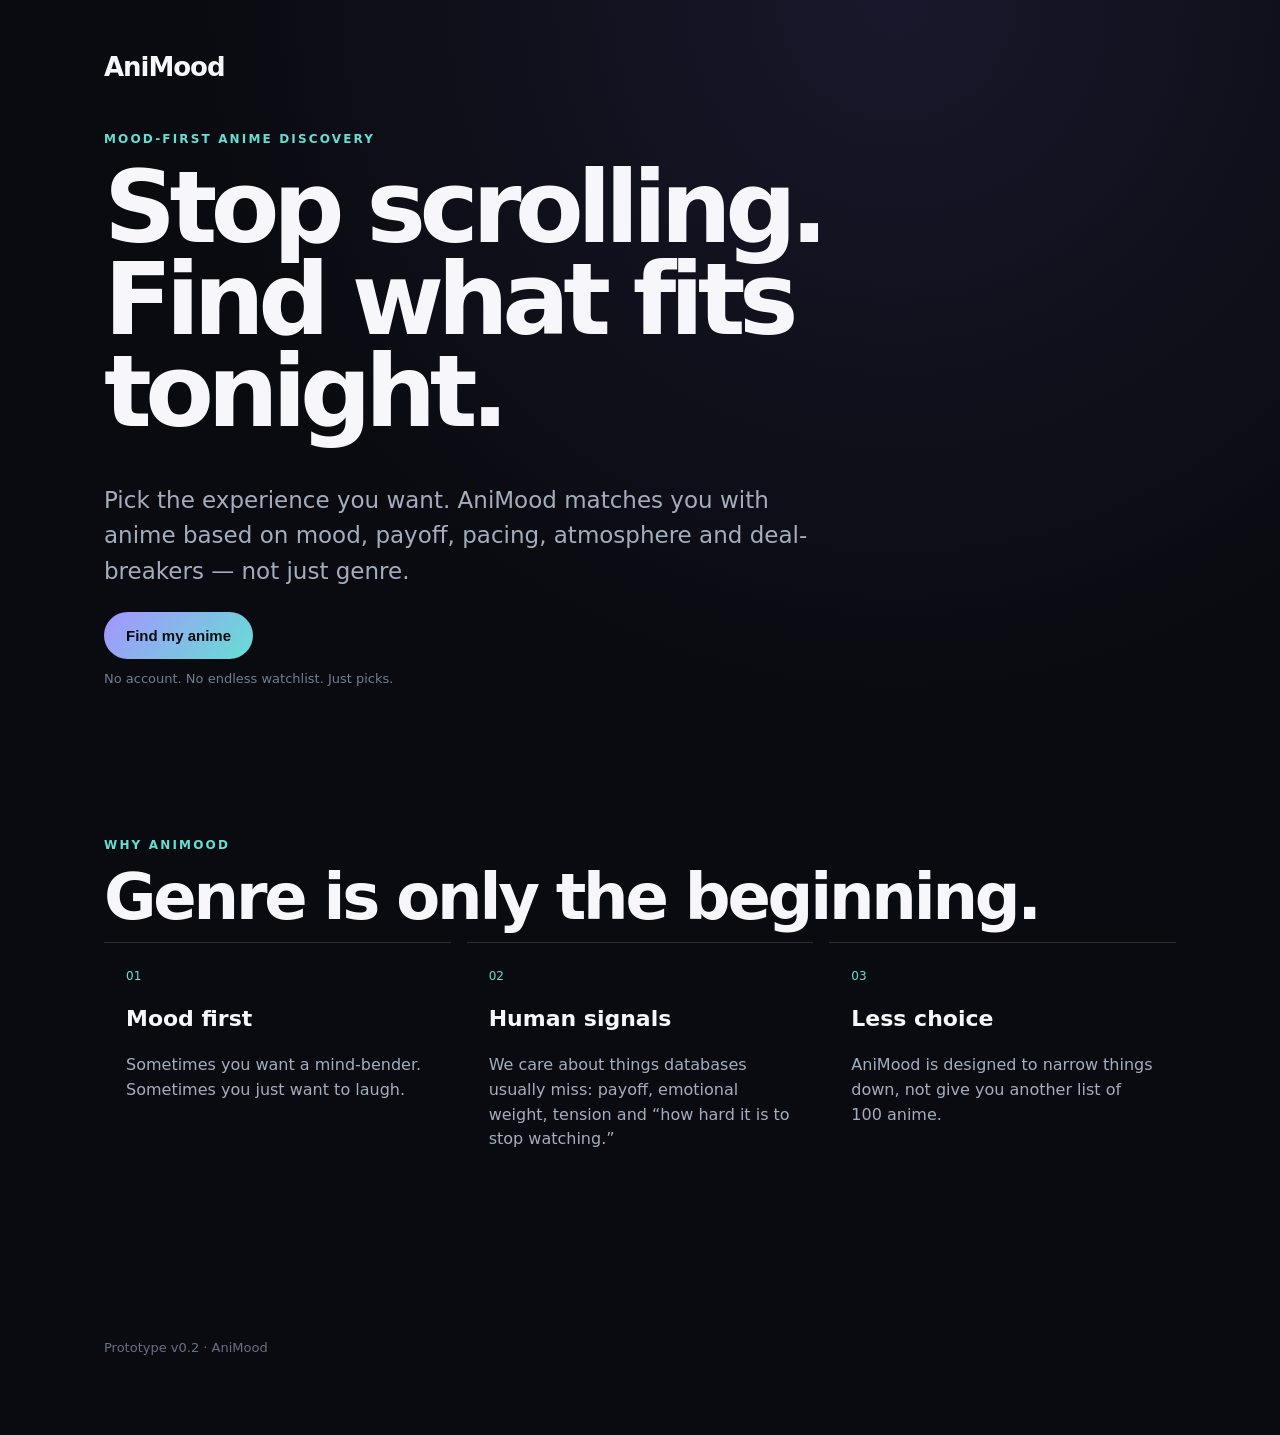
==== index.html @ 2c4027e0 "Add files via upload" ====
<!doctype html>
<html lang="en">
<head>
  <meta charset="utf-8">
  <meta name="viewport" content="width=device-width,initial-scale=1">
  <meta name="description" content="AniMood helps you pick your next anime based on the mood and experience you want tonight.">
  <title>AniMood — Find anime for your mood</title>
  <link rel="stylesheet" href="assets/style.css">
</head>
<body>
  <main class="shell">
    <header class="hero">
      <div class="logo">AniMood</div>
      <div class="eyebrow">MOOD-FIRST ANIME DISCOVERY</div>
      <h1>Stop scrolling.<br>Find what fits tonight.</h1>
      <p class="lead">Pick the experience you want. AniMood matches you with anime based on mood, payoff, pacing, atmosphere and deal-breakers — not just genre.</p>
      <button class="cta" id="startBtn">Find my anime</button>
      <div class="micro">No account. No endless watchlist. Just picks.</div>
    </header>

    <section class="panel hidden" id="quizPanel">
      <div class="progress"><span id="progressBar"></span></div>
      <div id="questionHost"></div>
      <div class="quiz-nav">
        <button class="ghost" id="backBtn">Back</button>
        <button class="cta small" id="nextBtn">Next</button>
      </div>
    </section>

    <section class="hidden" id="resultsPanel">
      <div class="results-head">
        <div>
          <div class="eyebrow">YOUR MOOD MATCHES</div>
          <h2>Watch one of these tonight.</h2>
        </div>
        <button class="ghost" id="restartBtn">Start over</button>
      </div>
      <div class="cards" id="resultsGrid"></div>
      <div class="method">
        <strong>How AniMood works</strong>
        <p>Results are based on hand-tuned experience tags such as emotional weight, payoff, mystery, pace and atmosphere. Match percentages are recommendation-fit scores, not review scores.</p>
      </div>
    </section>

    <section class="why">
      <div class="eyebrow">WHY ANIMOOD</div>
      <h2>Genre is only the beginning.</h2>
      <div class="why-grid">
        <article><span>01</span><h3>Mood first</h3><p>Sometimes you want a mind-bender. Sometimes you just want to laugh.</p></article>
        <article><span>02</span><h3>Human signals</h3><p>We care about things databases usually miss: payoff, emotional weight, tension and “how hard it is to stop watching.”</p></article>
        <article><span>03</span><h3>Less choice</h3><p>AniMood is designed to narrow things down, not give you another list of 100 anime.</p></article>
      </div>
    </section>

    <footer>Prototype v0.2 · AniMood</footer>
  </main>
  <script src="assets/app.js"></script>
</body>
</html>
---- assets/style.css ----
:root{--bg:#090b10;--panel:#11151e;--panel2:#171c27;--line:#282f3d;--text:#f7f7fb;--muted:#a4adbd;--accent:#a594ff;--accent2:#65dfd3;--soft:#d9d4ff}
*{box-sizing:border-box}html{scroll-behavior:smooth}body{margin:0;background:radial-gradient(circle at 70% 0,#19172b 0,#090b10 42%);color:var(--text);font-family:Inter,ui-sans-serif,system-ui,-apple-system,BlinkMacSystemFont,"Segoe UI",sans-serif}.shell{max-width:1120px;margin:auto;padding:0 24px}.hero{min-height:82vh;display:flex;flex-direction:column;justify-content:center;align-items:flex-start}.logo{font-size:26px;font-weight:900;letter-spacing:-.04em;margin-bottom:50px}.eyebrow{font-size:12px;letter-spacing:.18em;color:var(--accent2);font-weight:800}.hero h1{font-size:clamp(50px,8vw,100px);line-height:.92;letter-spacing:-.065em;margin:16px 0 22px;max-width:900px}.lead{font-size:clamp(18px,2vw,23px);line-height:1.55;color:var(--muted);max-width:720px}.cta,.ghost{border:0;border-radius:999px;padding:15px 22px;font-weight:800;font-size:15px;cursor:pointer}.cta{background:linear-gradient(135deg,var(--accent),var(--accent2));color:#090b10}.cta.small{padding:12px 20px}.ghost{background:transparent;color:var(--text);border:1px solid var(--line)}.micro{color:#737d90;font-size:13px;margin-top:12px}.panel{background:rgba(17,21,30,.93);border:1px solid var(--line);border-radius:26px;padding:28px;min-height:460px;box-shadow:0 25px 80px rgba(0,0,0,.25);margin:40px 0 110px}.hidden{display:none}.progress{height:5px;background:#202633;border-radius:99px;overflow:hidden;margin-bottom:35px}.progress span{display:block;height:100%;width:0;background:linear-gradient(90deg,var(--accent),var(--accent2));transition:.25s}.q-kicker{color:var(--muted);font-size:13px}.q-title{font-size:clamp(28px,5vw,52px);letter-spacing:-.04em;margin:10px 0 10px}.q-help{color:var(--muted);margin-bottom:28px}.answers{display:grid;grid-template-columns:repeat(2,minmax(0,1fr));gap:12px}.answer{background:var(--panel2);border:1px solid var(--line);border-radius:17px;padding:18px;cursor:pointer;text-align:left;color:var(--text);font-size:16px;transition:.15s}.answer:hover{transform:translateY(-2px);border-color:#4e5870}.answer.active{border-color:transparent;background:linear-gradient(135deg,#7265de,#3d918b)}.answer small{display:block;color:#c6ccda;margin-top:5px}.quiz-nav{display:flex;justify-content:space-between;align-items:center;margin-top:28px}.results-head{display:flex;justify-content:space-between;gap:20px;align-items:end;margin:110px 0 25px}.results-head h2,.why h2{font-size:clamp(34px,5vw,64px);letter-spacing:-.05em;margin:8px 0}.cards{display:grid;grid-template-columns:repeat(3,1fr);gap:16px}.card{background:linear-gradient(180deg,#151a24,#10141c);border:1px solid var(--line);border-radius:22px;padding:22px;min-height:310px}.rank{color:var(--muted);font-size:13px}.card h3{font-size:25px;margin:12px 0 5px}.score{font-size:42px;font-weight:900;letter-spacing:-.05em;color:var(--accent2)}.reason{color:#c0c7d4;line-height:1.55;margin-top:14px}.tags{display:flex;flex-wrap:wrap;gap:6px;margin-top:18px}.tag{font-size:11px;padding:6px 9px;border:1px solid #343d4e;border-radius:99px;color:#d7dce6}.method{margin:30px 0 100px;padding:20px 0;border-top:1px solid var(--line);color:var(--muted);line-height:1.6}.why{padding:100px 0}.why-grid{display:grid;grid-template-columns:repeat(3,1fr);gap:16px}.why article{padding:22px;border-top:1px solid var(--line)}.why article span{font-size:12px;color:var(--accent2)}.why article h3{font-size:22px}.why article p{color:var(--muted);line-height:1.55}footer{padding:50px 0 80px;color:#657083;font-size:13px}
@media(max-width:760px){.hero{min-height:72vh}.logo{margin-bottom:35px}.answers{grid-template-columns:1fr}.cards,.why-grid{grid-template-columns:1fr}.results-head{align-items:flex-start;flex-direction:column}.panel{padding:20px}}
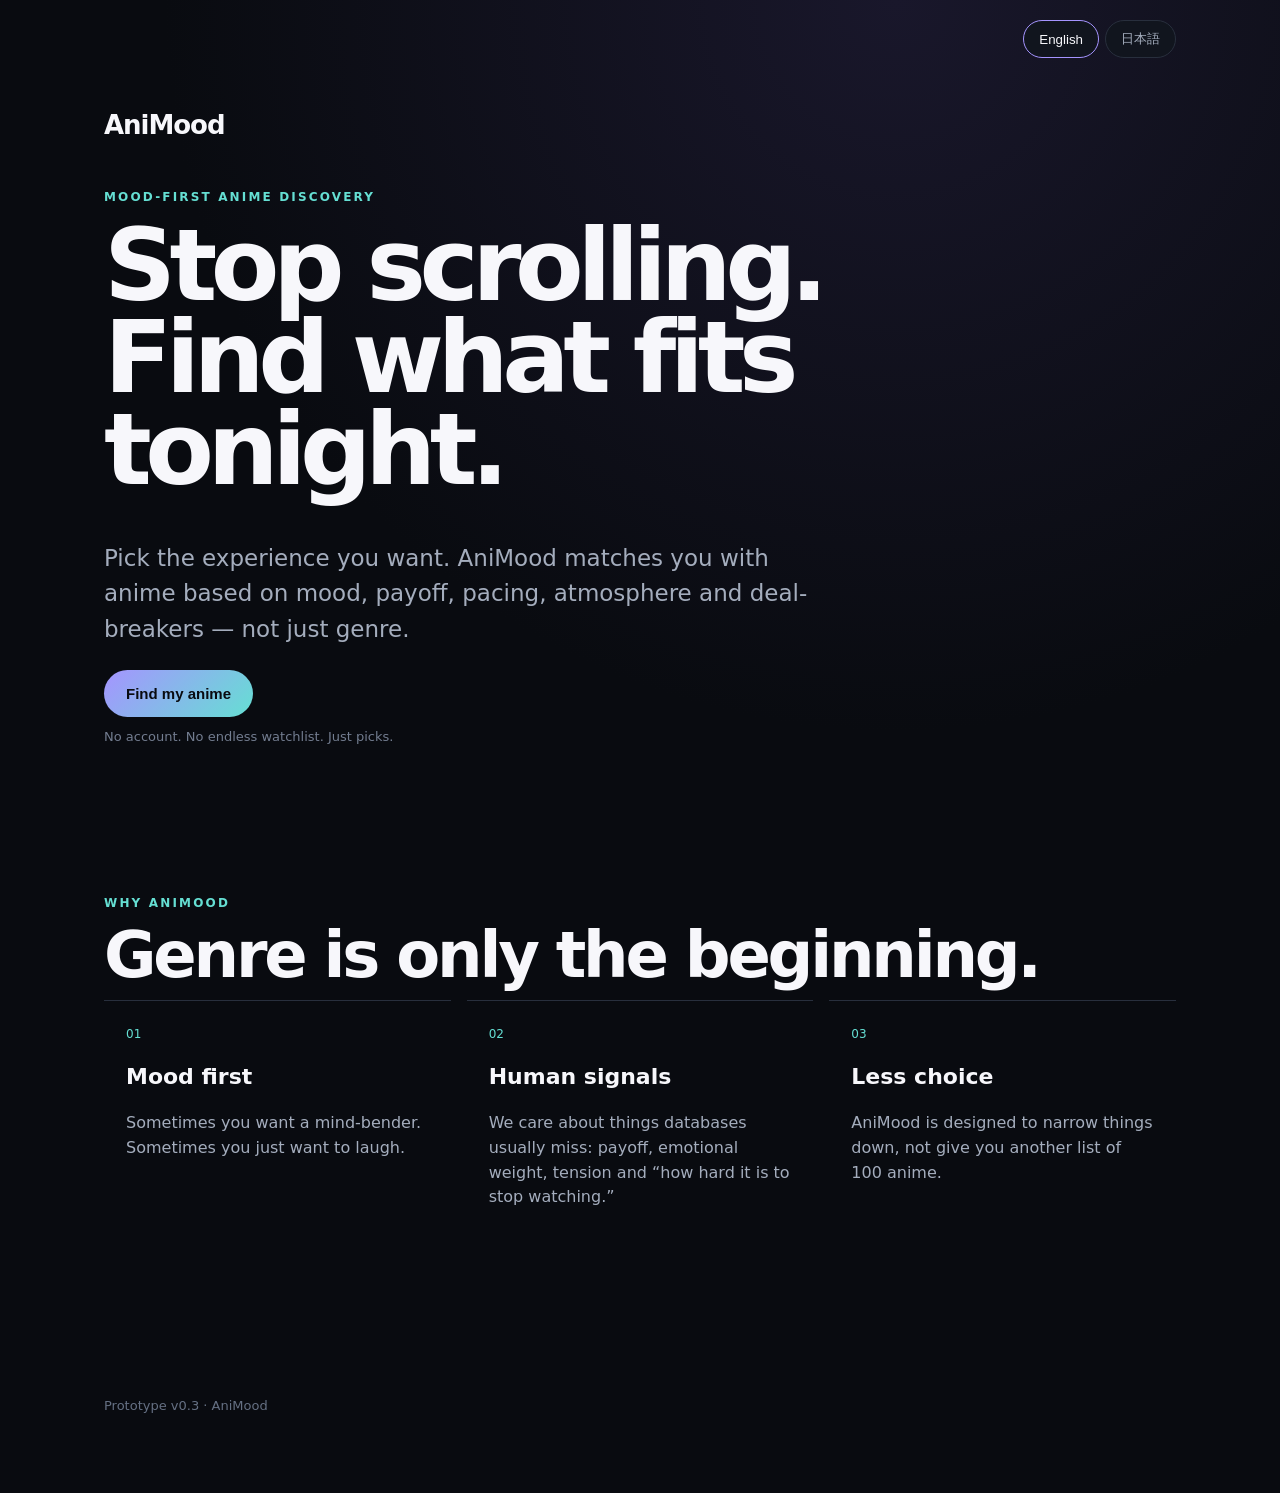
==== commit 5c5affd7: "Add English and Japanese language switcher" ====
--- a/index.html
+++ b/index.html
@@ -1,59 +1,60 @@
-<!doctype html>
-<html lang="en">
-<head>
-  <meta charset="utf-8">
-  <meta name="viewport" content="width=device-width,initial-scale=1">
-  <meta name="description" content="AniMood helps you pick your next anime based on the mood and experience you want tonight.">
-  <title>AniMood — Find anime for your mood</title>
-  <link rel="stylesheet" href="assets/style.css">
-</head>
-<body>
-  <main class="shell">
-    <header class="hero">
-      <div class="logo">AniMood</div>
-      <div class="eyebrow">MOOD-FIRST ANIME DISCOVERY</div>
-      <h1>Stop scrolling.<br>Find what fits tonight.</h1>
-      <p class="lead">Pick the experience you want. AniMood matches you with anime based on mood, payoff, pacing, atmosphere and deal-breakers — not just genre.</p>
-      <button class="cta" id="startBtn">Find my anime</button>
-      <div class="micro">No account. No endless watchlist. Just picks.</div>
-    </header>
-
-    <section class="panel hidden" id="quizPanel">
-      <div class="progress"><span id="progressBar"></span></div>
-      <div id="questionHost"></div>
-      <div class="quiz-nav">
-        <button class="ghost" id="backBtn">Back</button>
-        <button class="cta small" id="nextBtn">Next</button>
-      </div>
-    </section>
-
-    <section class="hidden" id="resultsPanel">
-      <div class="results-head">
-        <div>
-          <div class="eyebrow">YOUR MOOD MATCHES</div>
-          <h2>Watch one of these tonight.</h2>
-        </div>
-        <button class="ghost" id="restartBtn">Start over</button>
-      </div>
-      <div class="cards" id="resultsGrid"></div>
-      <div class="method">
-        <strong>How AniMood works</strong>
-        <p>Results are based on hand-tuned experience tags such as emotional weight, payoff, mystery, pace and atmosphere. Match percentages are recommendation-fit scores, not review scores.</p>
-      </div>
-    </section>
-
-    <section class="why">
-      <div class="eyebrow">WHY ANIMOOD</div>
-      <h2>Genre is only the beginning.</h2>
-      <div class="why-grid">
-        <article><span>01</span><h3>Mood first</h3><p>Sometimes you want a mind-bender. Sometimes you just want to laugh.</p></article>
-        <article><span>02</span><h3>Human signals</h3><p>We care about things databases usually miss: payoff, emotional weight, tension and “how hard it is to stop watching.”</p></article>
-        <article><span>03</span><h3>Less choice</h3><p>AniMood is designed to narrow things down, not give you another list of 100 anime.</p></article>
-      </div>
-    </section>
-
-    <footer>Prototype v0.2 · AniMood</footer>
-  </main>
-  <script src="assets/app.js"></script>
-</body>
-</html>
+<!doctype html>
+<html lang="en">
+<head>
+  <meta charset="utf-8">
+  <meta name="viewport" content="width=device-width,initial-scale=1">
+  <meta name="description" content="AniMood helps you pick your next anime based on the mood and experience you want tonight.">
+  <title>AniMood — Find anime for your mood</title>
+  <link rel="stylesheet" href="assets/style.css">
+</head>
+<body>
+  <main class="shell">
+    <nav class="language-switch" aria-label="Language / 言語"><button type="button" data-language="en" lang="en">English</button><button type="button" data-language="ja" lang="ja">日本語</button></nav>
+    <header class="hero">
+      <div class="logo">AniMood</div>
+      <div class="eyebrow">MOOD-FIRST ANIME DISCOVERY</div>
+      <h1>Stop scrolling.<br>Find what fits tonight.</h1>
+      <p class="lead">Pick the experience you want. AniMood matches you with anime based on mood, payoff, pacing, atmosphere and deal-breakers — not just genre.</p>
+      <button class="cta" id="startBtn">Find my anime</button>
+      <div class="micro">No account. No endless watchlist. Just picks.</div>
+    </header>
+
+    <section class="panel hidden" id="quizPanel">
+      <div class="progress"><span id="progressBar"></span></div>
+      <div id="questionHost"></div>
+      <div class="quiz-nav">
+        <button class="ghost" id="backBtn">Back</button>
+        <button class="cta small" id="nextBtn">Next</button>
+      </div>
+    </section>
+
+    <section class="hidden" id="resultsPanel">
+      <div class="results-head">
+        <div>
+          <div class="eyebrow">YOUR MOOD MATCHES</div>
+          <h2>Watch one of these tonight.</h2>
+        </div>
+        <button class="ghost" id="restartBtn">Start over</button>
+      </div>
+      <div class="cards" id="resultsGrid"></div>
+      <div class="method">
+        <strong>How AniMood works</strong>
+        <p>Results are based on hand-tuned experience tags such as emotional weight, payoff, mystery, pace and atmosphere. Match percentages are recommendation-fit scores, not review scores.</p>
+      </div>
+    </section>
+
+    <section class="why">
+      <div class="eyebrow">WHY ANIMOOD</div>
+      <h2>Genre is only the beginning.</h2>
+      <div class="why-grid">
+        <article><span>01</span><h3>Mood first</h3><p>Sometimes you want a mind-bender. Sometimes you just want to laugh.</p></article>
+        <article><span>02</span><h3>Human signals</h3><p>We care about things databases usually miss: payoff, emotional weight, tension and “how hard it is to stop watching.”</p></article>
+        <article><span>03</span><h3>Less choice</h3><p>AniMood is designed to narrow things down, not give you another list of 100 anime.</p></article>
+      </div>
+    </section>
+
+    <footer>Prototype v0.3 · AniMood</footer>
+  </main>
+  <script src="assets/app.js"></script>
+</body>
+</html>
--- a/assets/style.css
+++ b/assets/style.css
@@ -1,4 +1,6 @@
-
-:root{--bg:#090b10;--panel:#11151e;--panel2:#171c27;--line:#282f3d;--text:#f7f7fb;--muted:#a4adbd;--accent:#a594ff;--accent2:#65dfd3;--soft:#d9d4ff}
-*{box-sizing:border-box}html{scroll-behavior:smooth}body{margin:0;background:radial-gradient(circle at 70% 0,#19172b 0,#090b10 42%);color:var(--text);font-family:Inter,ui-sans-serif,system-ui,-apple-system,BlinkMacSystemFont,"Segoe UI",sans-serif}.shell{max-width:1120px;margin:auto;padding:0 24px}.hero{min-height:82vh;display:flex;flex-direction:column;justify-content:center;align-items:flex-start}.logo{font-size:26px;font-weight:900;letter-spacing:-.04em;margin-bottom:50px}.eyebrow{font-size:12px;letter-spacing:.18em;color:var(--accent2);font-weight:800}.hero h1{font-size:clamp(50px,8vw,100px);line-height:.92;letter-spacing:-.065em;margin:16px 0 22px;max-width:900px}.lead{font-size:clamp(18px,2vw,23px);line-height:1.55;color:var(--muted);max-width:720px}.cta,.ghost{border:0;border-radius:999px;padding:15px 22px;font-weight:800;font-size:15px;cursor:pointer}.cta{background:linear-gradient(135deg,var(--accent),var(--accent2));color:#090b10}.cta.small{padding:12px 20px}.ghost{background:transparent;color:var(--text);border:1px solid var(--line)}.micro{color:#737d90;font-size:13px;margin-top:12px}.panel{background:rgba(17,21,30,.93);border:1px solid var(--line);border-radius:26px;padding:28px;min-height:460px;box-shadow:0 25px 80px rgba(0,0,0,.25);margin:40px 0 110px}.hidden{display:none}.progress{height:5px;background:#202633;border-radius:99px;overflow:hidden;margin-bottom:35px}.progress span{display:block;height:100%;width:0;background:linear-gradient(90deg,var(--accent),var(--accent2));transition:.25s}.q-kicker{color:var(--muted);font-size:13px}.q-title{font-size:clamp(28px,5vw,52px);letter-spacing:-.04em;margin:10px 0 10px}.q-help{color:var(--muted);margin-bottom:28px}.answers{display:grid;grid-template-columns:repeat(2,minmax(0,1fr));gap:12px}.answer{background:var(--panel2);border:1px solid var(--line);border-radius:17px;padding:18px;cursor:pointer;text-align:left;color:var(--text);font-size:16px;transition:.15s}.answer:hover{transform:translateY(-2px);border-color:#4e5870}.answer.active{border-color:transparent;background:linear-gradient(135deg,#7265de,#3d918b)}.answer small{display:block;color:#c6ccda;margin-top:5px}.quiz-nav{display:flex;justify-content:space-between;align-items:center;margin-top:28px}.results-head{display:flex;justify-content:space-between;gap:20px;align-items:end;margin:110px 0 25px}.results-head h2,.why h2{font-size:clamp(34px,5vw,64px);letter-spacing:-.05em;margin:8px 0}.cards{display:grid;grid-template-columns:repeat(3,1fr);gap:16px}.card{background:linear-gradient(180deg,#151a24,#10141c);border:1px solid var(--line);border-radius:22px;padding:22px;min-height:310px}.rank{color:var(--muted);font-size:13px}.card h3{font-size:25px;margin:12px 0 5px}.score{font-size:42px;font-weight:900;letter-spacing:-.05em;color:var(--accent2)}.reason{color:#c0c7d4;line-height:1.55;margin-top:14px}.tags{display:flex;flex-wrap:wrap;gap:6px;margin-top:18px}.tag{font-size:11px;padding:6px 9px;border:1px solid #343d4e;border-radius:99px;color:#d7dce6}.method{margin:30px 0 100px;padding:20px 0;border-top:1px solid var(--line);color:var(--muted);line-height:1.6}.why{padding:100px 0}.why-grid{display:grid;grid-template-columns:repeat(3,1fr);gap:16px}.why article{padding:22px;border-top:1px solid var(--line)}.why article span{font-size:12px;color:var(--accent2)}.why article h3{font-size:22px}.why article p{color:var(--muted);line-height:1.55}footer{padding:50px 0 80px;color:#657083;font-size:13px}
-@media(max-width:760px){.hero{min-height:72vh}.logo{margin-bottom:35px}.answers{grid-template-columns:1fr}.cards,.why-grid{grid-template-columns:1fr}.results-head{align-items:flex-start;flex-direction:column}.panel{padding:20px}}
+
+:root{--bg:#090b10;--panel:#11151e;--panel2:#171c27;--line:#282f3d;--text:#f7f7fb;--muted:#a4adbd;--accent:#a594ff;--accent2:#65dfd3;--soft:#d9d4ff}
+*{box-sizing:border-box}html{scroll-behavior:smooth}body{margin:0;background:radial-gradient(circle at 70% 0,#19172b 0,#090b10 42%);color:var(--text);font-family:Inter,ui-sans-serif,system-ui,-apple-system,BlinkMacSystemFont,"Segoe UI",sans-serif}.shell{max-width:1120px;margin:auto;padding:0 24px}.hero{min-height:82vh;display:flex;flex-direction:column;justify-content:center;align-items:flex-start}.logo{font-size:26px;font-weight:900;letter-spacing:-.04em;margin-bottom:50px}.eyebrow{font-size:12px;letter-spacing:.18em;color:var(--accent2);font-weight:800}.hero h1{font-size:clamp(50px,8vw,100px);line-height:.92;letter-spacing:-.065em;margin:16px 0 22px;max-width:900px}.lead{font-size:clamp(18px,2vw,23px);line-height:1.55;color:var(--muted);max-width:720px}.cta,.ghost{border:0;border-radius:999px;padding:15px 22px;font-weight:800;font-size:15px;cursor:pointer}.cta{background:linear-gradient(135deg,var(--accent),var(--accent2));color:#090b10}.cta.small{padding:12px 20px}.ghost{background:transparent;color:var(--text);border:1px solid var(--line)}.micro{color:#737d90;font-size:13px;margin-top:12px}.panel{background:rgba(17,21,30,.93);border:1px solid var(--line);border-radius:26px;padding:28px;min-height:460px;box-shadow:0 25px 80px rgba(0,0,0,.25);margin:40px 0 110px}.hidden{display:none}.progress{height:5px;background:#202633;border-radius:99px;overflow:hidden;margin-bottom:35px}.progress span{display:block;height:100%;width:0;background:linear-gradient(90deg,var(--accent),var(--accent2));transition:.25s}.q-kicker{color:var(--muted);font-size:13px}.q-title{font-size:clamp(28px,5vw,52px);letter-spacing:-.04em;margin:10px 0 10px}.q-help{color:var(--muted);margin-bottom:28px}.answers{display:grid;grid-template-columns:repeat(2,minmax(0,1fr));gap:12px}.answer{background:var(--panel2);border:1px solid var(--line);border-radius:17px;padding:18px;cursor:pointer;text-align:left;color:var(--text);font-size:16px;transition:.15s}.answer:hover{transform:translateY(-2px);border-color:#4e5870}.answer.active{border-color:transparent;background:linear-gradient(135deg,#7265de,#3d918b)}.answer small{display:block;color:#c6ccda;margin-top:5px}.quiz-nav{display:flex;justify-content:space-between;align-items:center;margin-top:28px}.results-head{display:flex;justify-content:space-between;gap:20px;align-items:end;margin:110px 0 25px}.results-head h2,.why h2{font-size:clamp(34px,5vw,64px);letter-spacing:-.05em;margin:8px 0}.cards{display:grid;grid-template-columns:repeat(3,1fr);gap:16px}.card{background:linear-gradient(180deg,#151a24,#10141c);border:1px solid var(--line);border-radius:22px;padding:22px;min-height:310px}.rank{color:var(--muted);font-size:13px}.card h3{font-size:25px;margin:12px 0 5px}.score{font-size:42px;font-weight:900;letter-spacing:-.05em;color:var(--accent2)}.reason{color:#c0c7d4;line-height:1.55;margin-top:14px}.tags{display:flex;flex-wrap:wrap;gap:6px;margin-top:18px}.tag{font-size:11px;padding:6px 9px;border:1px solid #343d4e;border-radius:99px;color:#d7dce6}.method{margin:30px 0 100px;padding:20px 0;border-top:1px solid var(--line);color:var(--muted);line-height:1.6}.why{padding:100px 0}.why-grid{display:grid;grid-template-columns:repeat(3,1fr);gap:16px}.why article{padding:22px;border-top:1px solid var(--line)}.why article span{font-size:12px;color:var(--accent2)}.why article h3{font-size:22px}.why article p{color:var(--muted);line-height:1.55}footer{padding:50px 0 80px;color:#657083;font-size:13px}
+@media(max-width:760px){.hero{min-height:72vh}.logo{margin-bottom:35px}.answers{grid-template-columns:1fr}.cards,.why-grid{grid-template-columns:1fr}.results-head{align-items:flex-start;flex-direction:column}.panel{padding:20px}}
+
+.language-switch{display:flex;justify-content:flex-end;gap:6px;padding-top:20px}.language-switch button{border:1px solid var(--line);border-radius:999px;padding:9px 15px;background:var(--panel);color:var(--muted);cursor:pointer}.language-switch button[aria-pressed="true"]{color:var(--text);border-color:var(--accent)}button:focus-visible{outline:3px solid var(--accent2);outline-offset:4px}html[lang="ja"] .hero h1{font-size:clamp(40px,7vw,84px);line-height:1.3;letter-spacing:-.035em}html[lang="ja"] .q-title{line-height:1.4}html[lang="ja"] .hero{padding:35px 0}html[lang="ja"] .lead{line-height:1.8}
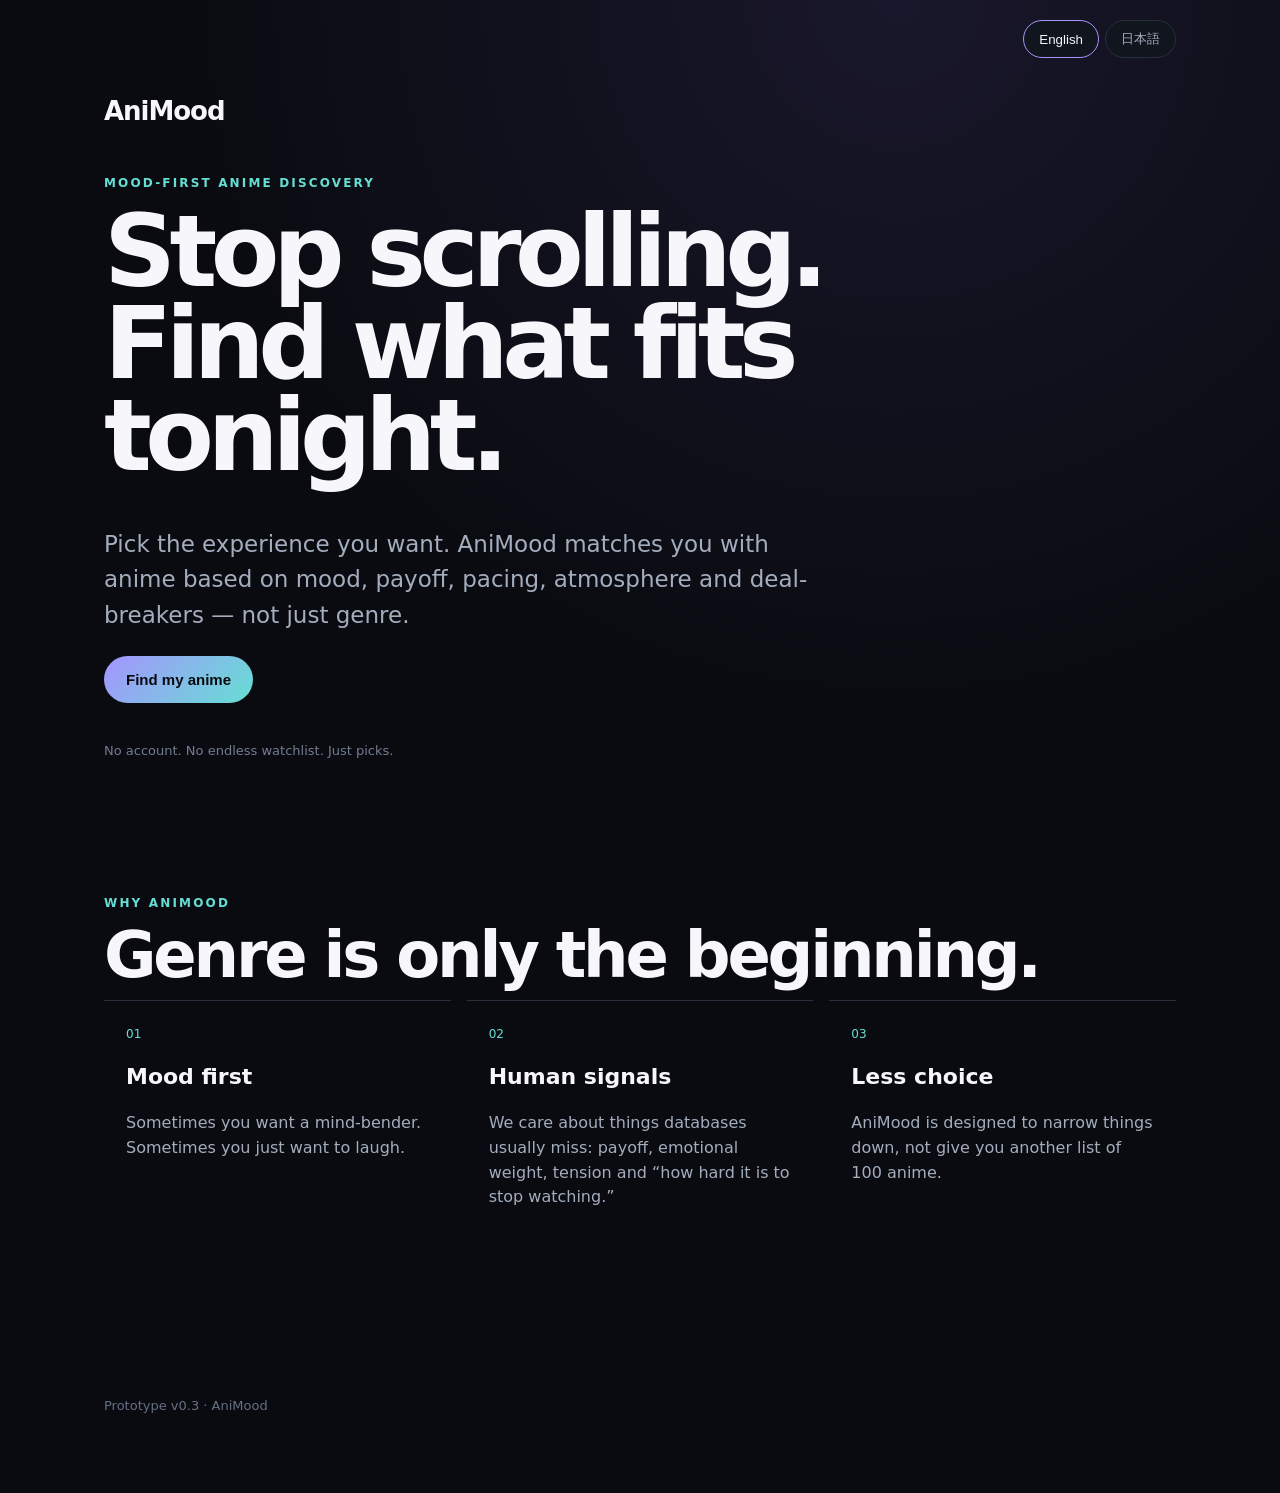
==== commit 6d21288c: "Load canonical recommendation engine" ====
--- a/index.html
+++ b/index.html
@@ -39,7 +39,7 @@
       <div class="cards" id="resultsGrid"></div>
       <div class="method">
         <strong>How AniMood works</strong>
-        <p>Results are based on hand-tuned experience tags such as emotional weight, payoff, mystery, pace and atmosphere. Match percentages are recommendation-fit scores, not review scores.</p>
+        <p>Results are based on hand-tuned experience tags such as emotional weight, payoff, mystery, pace and atmosphere. We use approved records and leave unknown dimensions out of scoring.</p>
       </div>
     </section>
 
@@ -55,6 +55,7 @@
 
     <footer>Prototype v0.3 · AniMood</footer>
   </main>
+  <script src="assets/engine.js"></script>
   <script src="assets/app.js"></script>
 </body>
 </html>
--- a/assets/style.css
+++ b/assets/style.css
@@ -4,3 +4,5 @@
 @media(max-width:760px){.hero{min-height:72vh}.logo{margin-bottom:35px}.answers{grid-template-columns:1fr}.cards,.why-grid{grid-template-columns:1fr}.results-head{align-items:flex-start;flex-direction:column}.panel{padding:20px}}
 
 .language-switch{display:flex;justify-content:flex-end;gap:6px;padding-top:20px}.language-switch button{border:1px solid var(--line);border-radius:999px;padding:9px 15px;background:var(--panel);color:var(--muted);cursor:pointer}.language-switch button[aria-pressed="true"]{color:var(--text);border-color:var(--accent)}button:focus-visible{outline:3px solid var(--accent2);outline-offset:4px}html[lang="ja"] .hero h1{font-size:clamp(40px,7vw,84px);line-height:1.3;letter-spacing:-.035em}html[lang="ja"] .q-title{line-height:1.4}html[lang="ja"] .hero{padding:35px 0}html[lang="ja"] .lead{line-height:1.8}
+
+.data-notice,.match-note,.empty-result{color:var(--muted);font-size:14px;line-height:1.6}.match-note{border-left:2px solid var(--accent);padding-left:10px}button:disabled{opacity:.6;cursor:wait}.card{overflow-wrap:anywhere}
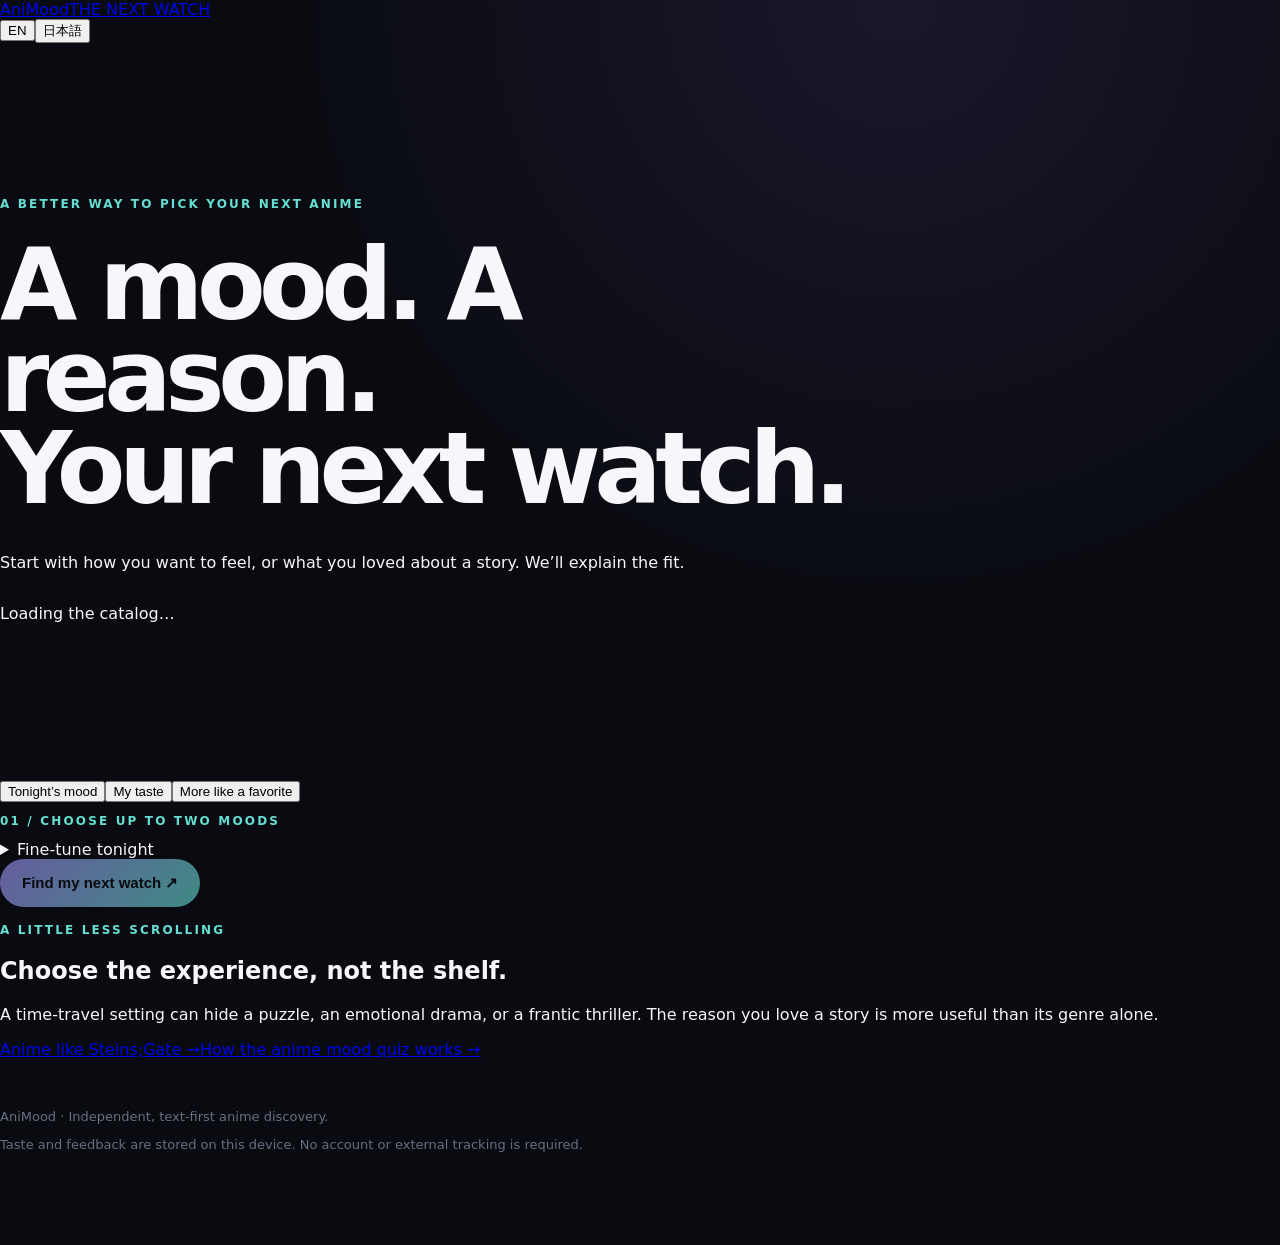
==== commit 3083753b: "Integrate final handoff rules and discovery interface" ====
--- a/index.html
+++ b/index.html
@@ -1,61 +1,13 @@
 <!doctype html>
-<html lang="en">
-<head>
-  <meta charset="utf-8">
-  <meta name="viewport" content="width=device-width,initial-scale=1">
-  <meta name="description" content="AniMood helps you pick your next anime based on the mood and experience you want tonight.">
-  <title>AniMood — Find anime for your mood</title>
-  <link rel="stylesheet" href="assets/style.css">
-</head>
-<body>
-  <main class="shell">
-    <nav class="language-switch" aria-label="Language / 言語"><button type="button" data-language="en" lang="en">English</button><button type="button" data-language="ja" lang="ja">日本語</button></nav>
-    <header class="hero">
-      <div class="logo">AniMood</div>
-      <div class="eyebrow">MOOD-FIRST ANIME DISCOVERY</div>
-      <h1>Stop scrolling.<br>Find what fits tonight.</h1>
-      <p class="lead">Pick the experience you want. AniMood matches you with anime based on mood, payoff, pacing, atmosphere and deal-breakers — not just genre.</p>
-      <button class="cta" id="startBtn">Find my anime</button>
-      <div class="micro">No account. No endless watchlist. Just picks.</div>
-    </header>
-
-    <section class="panel hidden" id="quizPanel">
-      <div class="progress"><span id="progressBar"></span></div>
-      <div id="questionHost"></div>
-      <div class="quiz-nav">
-        <button class="ghost" id="backBtn">Back</button>
-        <button class="cta small" id="nextBtn">Next</button>
-      </div>
-    </section>
-
-    <section class="hidden" id="resultsPanel">
-      <div class="results-head">
-        <div>
-          <div class="eyebrow">YOUR MOOD MATCHES</div>
-          <h2>Watch one of these tonight.</h2>
-        </div>
-        <button class="ghost" id="restartBtn">Start over</button>
-      </div>
-      <div class="cards" id="resultsGrid"></div>
-      <div class="method">
-        <strong>How AniMood works</strong>
-        <p>Results are based on hand-tuned experience tags such as emotional weight, payoff, mystery, pace and atmosphere. We use approved records and leave unknown dimensions out of scoring.</p>
-      </div>
-    </section>
-
-    <section class="why">
-      <div class="eyebrow">WHY ANIMOOD</div>
-      <h2>Genre is only the beginning.</h2>
-      <div class="why-grid">
-        <article><span>01</span><h3>Mood first</h3><p>Sometimes you want a mind-bender. Sometimes you just want to laugh.</p></article>
-        <article><span>02</span><h3>Human signals</h3><p>We care about things databases usually miss: payoff, emotional weight, tension and “how hard it is to stop watching.”</p></article>
-        <article><span>03</span><h3>Less choice</h3><p>AniMood is designed to narrow things down, not give you another list of 100 anime.</p></article>
-      </div>
-    </section>
-
-    <footer>Prototype v0.3 · AniMood</footer>
-  </main>
-  <script src="assets/engine.js"></script>
-  <script src="assets/app.js"></script>
-</body>
-</html>
+<html lang="en"><head><meta charset="utf-8"><meta name="viewport" content="width=device-width,initial-scale=1"><title>AniMood — What should I watch tonight?</title><meta name="description" content="Choose an anime by the mood and story experience you want. Explore a 368-title catalog with clear reasons and content notes."><link rel="canonical" href="https://animood.pages.dev/"><link rel="stylesheet" href="/assets/style.css"></head>
+<body><main><header class="nav"><a class="brand" href="/">AniMood<span>THE NEXT WATCH</span></a><nav class="languages" aria-label="Language"><button data-lang="en">EN</button><button data-lang="ja">日本語</button></nav></header>
+<section class="hero"><p class="eyebrow" data-i="eyebrow">A BETTER WAY TO PICK YOUR NEXT ANIME</p><h1 data-i="headline">A mood. A reason.<br>Your next watch.</h1><p class="sub" data-i="intro">Start with how you want to feel, or what you loved about a story. We’ll explain the fit.</p><p class="catalog" id="catalog" role="status">Loading the catalog…</p></section>
+<nav class="routes" aria-label="Discovery route"><button data-mode="mood" data-i="modeMood">Tonight’s mood</button><button data-mode="taste" data-i="modeTaste">My taste</button><button data-mode="like" data-i="modeLike">More like a favorite</button></nav>
+<section id="picker" class="picker" aria-label="Find your next anime"><div id="moodPanel"><p class="eyebrow" data-i="moodLabel">01 / CHOOSE UP TO TWO MOODS</p><div id="moods" class="chips"></div></div>
+<div id="tastePanel" hidden><p class="eyebrow" data-i="tasteLabel">WHAT KEEPS YOU WATCHING? PICK UP TO THREE.</p><p data-i="tasteHelp" class="hint">Your choices stay on this device. No account needed.</p><div id="tastes" class="chips"></div><button class="text-button" id="clearTaste" data-i="clearTaste">Clear saved taste</button></div>
+<div id="likePanel" hidden><label for="favorite" data-i="favoriteLabel">Start with a story you loved</label><select id="favorite"></select><p class="like-question" id="likeQuestion"></p><div id="reasons" class="chips"></div></div>
+<details id="preferences"><summary data-i="preferences">Fine-tune tonight</summary><div class="control-grid"><div><label for="pace" data-i="pace">Pacing</label><select id="pace"><option value="any" data-i="paceAny">Any pace</option><option value="fast" data-i="paceFast">Keep it moving</option><option value="slow" data-i="paceSlow">Let it build</option></select></div><label class="check"><input type="checkbox" id="shortOnly"><span data-i="shortOnly">Up to 12 episodes (known lengths only)</span></label></div><p class="eyebrow" data-i="avoid">LEAVE THESE OUT</p><div id="filters" class="chips"></div><p class="hint" data-i="filterHint">Filters use recorded tags. Missing flags don’t guarantee content is absent. Finished-only checks require known status.</p></details>
+<button id="go" class="cta" disabled data-i="go">Find my next watch <span>↗</span></button><p id="message" role="status" class="hint"></p></section>
+<section id="results" hidden><div class="sectionHead"><p class="eyebrow" data-i="yourPicks">YOUR NEXT WATCH</p><h2 data-i="resultsTitle">Three stories. Different reasons.</h2><p class="hint" data-i="matchHelp">AniMood Match reflects tag evidence, not a review score or a probability.</p></div><div id="cards"></div><button id="share" class="text-button" data-i="share">Copy this discovery link</button><p id="shareStatus" role="status"></p></section>
+<section id="guide" class="guide"><p class="eyebrow" data-i="guideLabel">A LITTLE LESS SCROLLING</p><h2 data-i="guideTitle">Choose the experience, not the shelf.</h2><p data-i="guideText">A time-travel setting can hide a puzzle, an emotional drama, or a frantic thriller. The reason you love a story is more useful than its genre alone.</p><div class="guide-links"><a href="/anime-like-steins-gate/">Anime like Steins;Gate →</a><a href="/anime-recommendation-quiz/">How the anime mood quiz works →</a></div></section>
+<footer><span>AniMood · <span data-i="footer">Independent, text-first anime discovery.</span></span><p data-i="privacy">Taste and feedback are stored on this device. No account or external tracking is required.</p></footer></main><script src="/assets/engine.js"></script><script src="/assets/app.js"></script></body></html>
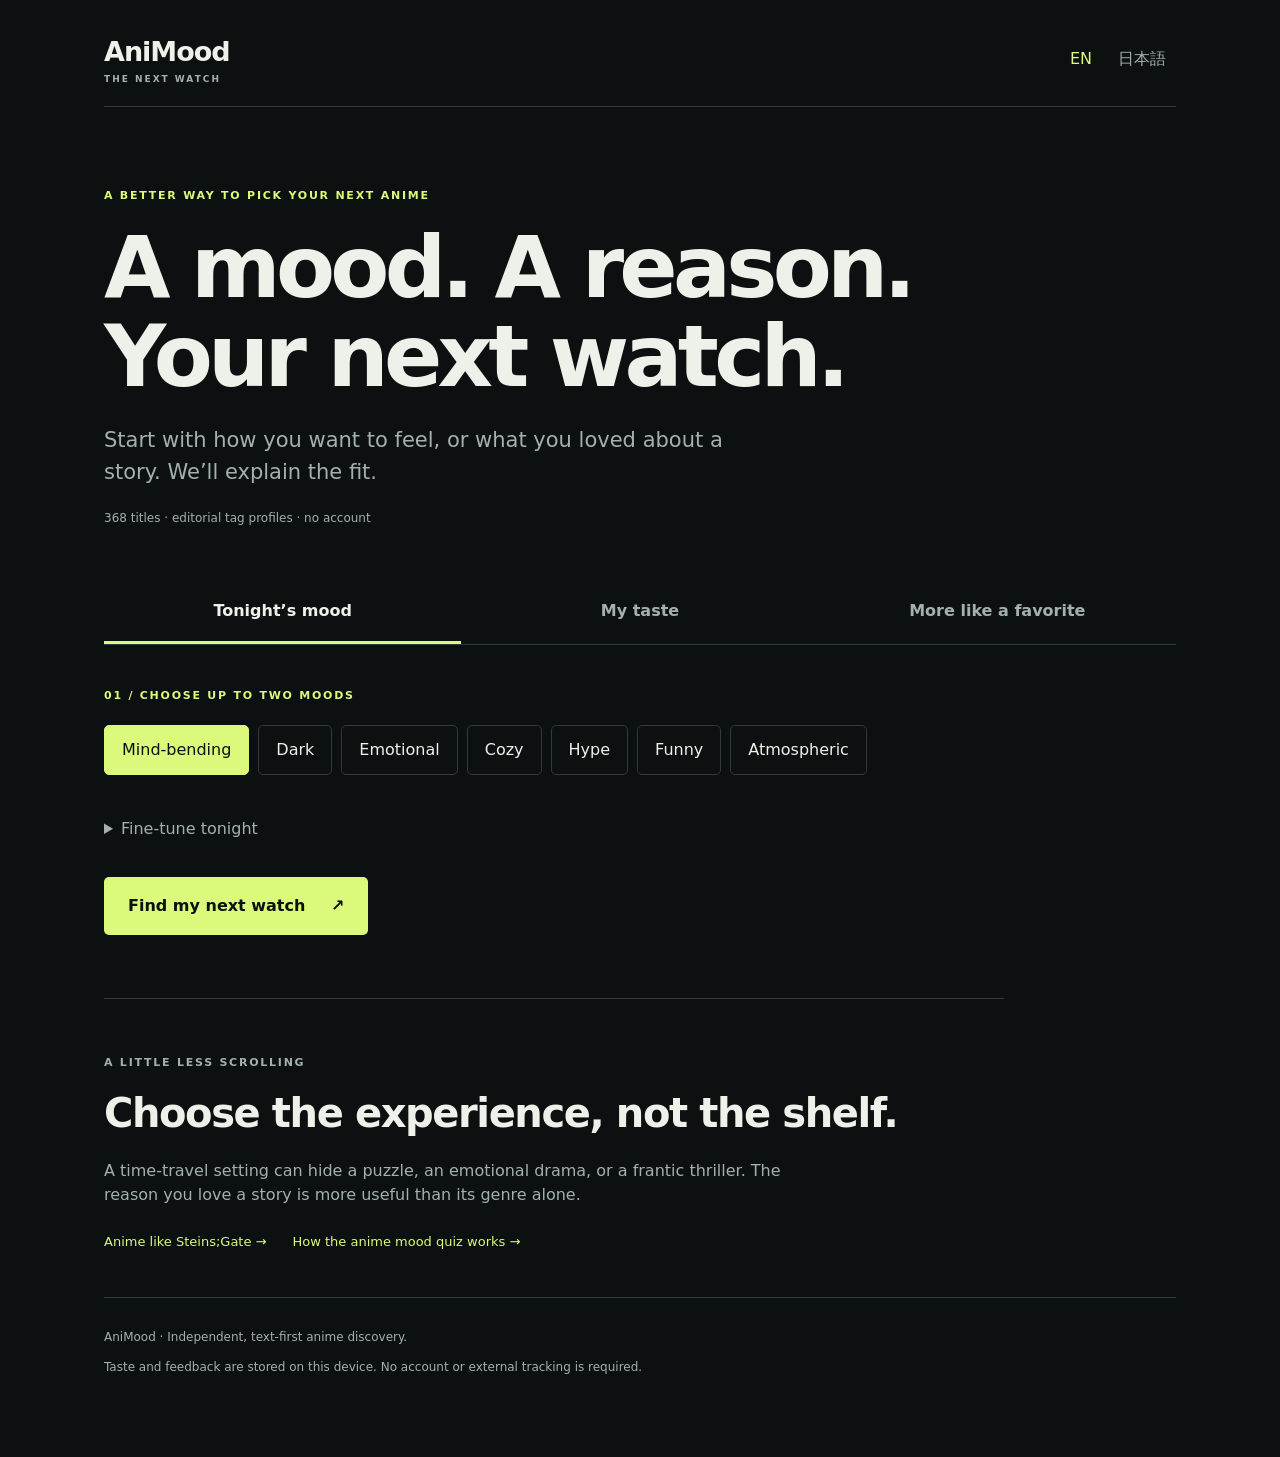
==== commit 1b3bef94: "Document catalog eligibility and refresh site description" ====
--- a/index.html
+++ b/index.html
@@ -1,13 +1,135 @@
 <!doctype html>
-<html lang="en"><head><meta charset="utf-8"><meta name="viewport" content="width=device-width,initial-scale=1"><title>AniMood — What should I watch tonight?</title><meta name="description" content="Choose an anime by the mood and story experience you want. Explore a 368-title catalog with clear reasons and content notes."><link rel="canonical" href="https://animood.pages.dev/"><link rel="stylesheet" href="/assets/style.css"></head>
-<body><main><header class="nav"><a class="brand" href="/">AniMood<span>THE NEXT WATCH</span></a><nav class="languages" aria-label="Language"><button data-lang="en">EN</button><button data-lang="ja">日本語</button></nav></header>
-<section class="hero"><p class="eyebrow" data-i="eyebrow">A BETTER WAY TO PICK YOUR NEXT ANIME</p><h1 data-i="headline">A mood. A reason.<br>Your next watch.</h1><p class="sub" data-i="intro">Start with how you want to feel, or what you loved about a story. We’ll explain the fit.</p><p class="catalog" id="catalog" role="status">Loading the catalog…</p></section>
-<nav class="routes" aria-label="Discovery route"><button data-mode="mood" data-i="modeMood">Tonight’s mood</button><button data-mode="taste" data-i="modeTaste">My taste</button><button data-mode="like" data-i="modeLike">More like a favorite</button></nav>
-<section id="picker" class="picker" aria-label="Find your next anime"><div id="moodPanel"><p class="eyebrow" data-i="moodLabel">01 / CHOOSE UP TO TWO MOODS</p><div id="moods" class="chips"></div></div>
-<div id="tastePanel" hidden><p class="eyebrow" data-i="tasteLabel">WHAT KEEPS YOU WATCHING? PICK UP TO THREE.</p><p data-i="tasteHelp" class="hint">Your choices stay on this device. No account needed.</p><div id="tastes" class="chips"></div><button class="text-button" id="clearTaste" data-i="clearTaste">Clear saved taste</button></div>
-<div id="likePanel" hidden><label for="favorite" data-i="favoriteLabel">Start with a story you loved</label><select id="favorite"></select><p class="like-question" id="likeQuestion"></p><div id="reasons" class="chips"></div></div>
-<details id="preferences"><summary data-i="preferences">Fine-tune tonight</summary><div class="control-grid"><div><label for="pace" data-i="pace">Pacing</label><select id="pace"><option value="any" data-i="paceAny">Any pace</option><option value="fast" data-i="paceFast">Keep it moving</option><option value="slow" data-i="paceSlow">Let it build</option></select></div><label class="check"><input type="checkbox" id="shortOnly"><span data-i="shortOnly">Up to 12 episodes (known lengths only)</span></label></div><p class="eyebrow" data-i="avoid">LEAVE THESE OUT</p><div id="filters" class="chips"></div><p class="hint" data-i="filterHint">Filters use recorded tags. Missing flags don’t guarantee content is absent. Finished-only checks require known status.</p></details>
-<button id="go" class="cta" disabled data-i="go">Find my next watch <span>↗</span></button><p id="message" role="status" class="hint"></p></section>
-<section id="results" hidden><div class="sectionHead"><p class="eyebrow" data-i="yourPicks">YOUR NEXT WATCH</p><h2 data-i="resultsTitle">Three stories. Different reasons.</h2><p class="hint" data-i="matchHelp">AniMood Match reflects tag evidence, not a review score or a probability.</p></div><div id="cards"></div><button id="share" class="text-button" data-i="share">Copy this discovery link</button><p id="shareStatus" role="status"></p></section>
-<section id="guide" class="guide"><p class="eyebrow" data-i="guideLabel">A LITTLE LESS SCROLLING</p><h2 data-i="guideTitle">Choose the experience, not the shelf.</h2><p data-i="guideText">A time-travel setting can hide a puzzle, an emotional drama, or a frantic thriller. The reason you love a story is more useful than its genre alone.</p><div class="guide-links"><a href="/anime-like-steins-gate/">Anime like Steins;Gate →</a><a href="/anime-recommendation-quiz/">How the anime mood quiz works →</a></div></section>
-<footer><span>AniMood · <span data-i="footer">Independent, text-first anime discovery.</span></span><p data-i="privacy">Taste and feedback are stored on this device. No account or external tracking is required.</p></footer></main><script src="/assets/engine.js"></script><script src="/assets/app.js"></script></body></html>
+<html lang="en">
+  <!--
+    編集ガイド
+    ・このファイル：ページの構造
+    ・assets/style.css：色・文字サイズ・配置
+    ・assets/app.js：英語／日本語の表示文言と画面の操作
+    ・data-i がある要素の文言は、JavaScriptで言語別の文言に置き換わります。
+    ・id、class、data-* は動作や見た目に使うため、変更時は対応するコードも確認します。
+    ・PC側で保存するとローカルプレビューが自動更新されます。
+  -->
+
+  <!-- ページの基本設定：タブのタイトル・検索向け説明・CSSの読み込み -->
+  <head>
+    <meta charset="utf-8">
+    <meta name="viewport" content="width=device-width,initial-scale=1">
+    <title>AniMood — What should I watch tonight?</title>
+    <meta name="description" content="Choose an anime by the mood and story experience you want. Explore a growing catalog with clear reasons and content notes.">
+    <link rel="canonical" href="https://animood.pages.dev/">
+    <link rel="stylesheet" href="/assets/style.css">
+  </head>
+  <body>
+    <main>
+
+      <!-- ページ上部：サイト名と言語切り替え -->
+      <header class="nav">
+        <a class="brand" href="/">AniMood<span>THE NEXT WATCH</span></a>
+        <nav class="languages" aria-label="Language">
+          <button data-lang="en">EN</button>
+          <button data-lang="ja">日本語</button>
+        </nav>
+      </header>
+
+      <!-- メイン見出しと紹介文 -->
+      <section class="hero">
+        <p class="eyebrow" data-i="eyebrow">A BETTER WAY TO PICK YOUR NEXT ANIME</p>
+        <h1 data-i="headline">A mood. A reason.<br>Your next watch.</h1>
+        <p class="sub" data-i="intro">Start with how you want to feel, or what you loved about a story. We’ll explain the fit.</p>
+        <p class="catalog" id="catalog" role="status">Loading the catalog…</p>
+      </section>
+
+      <!-- 探し方の切り替え：今の気分／好み／好きな作品 -->
+      <nav class="routes" aria-label="Discovery route">
+        <button data-mode="mood" data-i="modeMood">Tonight’s mood</button>
+        <button data-mode="taste" data-i="modeTaste">My taste</button>
+        <button data-mode="like" data-i="modeLike">More like a favorite</button>
+      </nav>
+
+      <!-- 診断の入力エリア -->
+      <section id="picker" class="picker" aria-label="Find your next anime">
+
+        <!-- 今の気分から探す（選択ボタンはJavaScriptで生成） -->
+        <div id="moodPanel">
+          <p class="eyebrow" data-i="moodLabel">01 / CHOOSE UP TO TWO MOODS</p>
+          <div id="moods" class="chips"></div>
+        </div>
+
+        <!-- 好みから探す -->
+        <div id="tastePanel" hidden>
+          <p class="eyebrow" data-i="tasteLabel">WHAT KEEPS YOU WATCHING? PICK UP TO THREE.</p>
+          <p data-i="tasteHelp" class="hint">Your choices stay on this device. No account needed.</p>
+          <div id="tastes" class="chips"></div>
+          <button class="text-button" id="clearTaste" data-i="clearTaste">Clear saved taste</button>
+        </div>
+
+        <!-- 好きな作品から探す -->
+        <div id="likePanel" hidden>
+          <label for="favorite" data-i="favoriteLabel">Start with a story you loved</label>
+          <select id="favorite"></select>
+          <p class="like-question" id="likeQuestion"></p>
+          <div id="reasons" class="chips"></div>
+        </div>
+
+        <!-- 追加条件：テンポ・話数・避けたい要素 -->
+        <details id="preferences">
+          <summary data-i="preferences">Fine-tune tonight</summary>
+          <div class="control-grid">
+            <div>
+              <label for="pace" data-i="pace">Pacing</label>
+              <select id="pace">
+                <option value="any" data-i="paceAny">Any pace</option>
+                <option value="fast" data-i="paceFast">Keep it moving</option>
+                <option value="slow" data-i="paceSlow">Let it build</option>
+              </select>
+            </div>
+            <label class="check">
+              <input type="checkbox" id="shortOnly">
+              <span data-i="shortOnly">Up to 12 episodes (known lengths only)</span>
+            </label>
+          </div>
+          <p class="eyebrow" data-i="avoid">LEAVE THESE OUT</p>
+          <div id="filters" class="chips"></div>
+          <p class="hint" data-i="filterHint">Filters use recorded tags. Missing flags don’t guarantee content is absent. Finished-only checks require known status.</p>
+        </details>
+
+        <!-- 診断を実行するボタンと案内メッセージ -->
+        <button id="go" class="cta" disabled data-i="go">Find my next watch <span>↗</span></button>
+        <p id="message" role="status" class="hint"></p>
+      </section>
+
+      <!-- 推薦結果（作品カードはJavaScriptで生成） -->
+      <section id="results" hidden>
+        <div class="sectionHead">
+          <p class="eyebrow" data-i="yourPicks">YOUR NEXT WATCH</p>
+          <h2 data-i="resultsTitle">Three stories. Different reasons.</h2>
+          <p class="hint" data-i="matchHelp">AniMood Match reflects tag evidence, not a review score or a probability.</p>
+        </div>
+        <div id="cards"></div>
+        <button id="share" class="text-button" data-i="share">Copy this discovery link</button>
+        <p id="shareStatus" role="status"></p>
+      </section>
+
+      <!-- サービスの説明と関連ページへのリンク -->
+      <section id="guide" class="guide">
+        <p class="eyebrow" data-i="guideLabel">A LITTLE LESS SCROLLING</p>
+        <h2 data-i="guideTitle">Choose the experience, not the shelf.</h2>
+        <p data-i="guideText">A time-travel setting can hide a puzzle, an emotional drama, or a frantic thriller. The reason you love a story is more useful than its genre alone.</p>
+        <div class="guide-links">
+          <a href="/anime-like-steins-gate/">Anime like Steins;Gate →</a>
+          <a href="/anime-recommendation-quiz/">How the anime mood quiz works →</a>
+        </div>
+      </section>
+
+      <!-- ページ下部：サービス紹介とプライバシーの説明 -->
+      <footer>
+        <span>AniMood · <span data-i="footer">Independent, text-first anime discovery.</span></span>
+        <p data-i="privacy">Taste and feedback are stored on this device. No account or external tracking is required.</p>
+      </footer>
+    </main>
+
+    <!-- JavaScriptの読み込み：推薦ロジック → 画面の操作 -->
+    <script src="/assets/engine.js"></script>
+    <script src="/assets/app.js"></script>
+  </body>
+</html>
--- a/assets/style.css
+++ b/assets/style.css
@@ -1,8 +1 @@
-
-:root{--bg:#090b10;--panel:#11151e;--panel2:#171c27;--line:#282f3d;--text:#f7f7fb;--muted:#a4adbd;--accent:#a594ff;--accent2:#65dfd3;--soft:#d9d4ff}
-*{box-sizing:border-box}html{scroll-behavior:smooth}body{margin:0;background:radial-gradient(circle at 70% 0,#19172b 0,#090b10 42%);color:var(--text);font-family:Inter,ui-sans-serif,system-ui,-apple-system,BlinkMacSystemFont,"Segoe UI",sans-serif}.shell{max-width:1120px;margin:auto;padding:0 24px}.hero{min-height:82vh;display:flex;flex-direction:column;justify-content:center;align-items:flex-start}.logo{font-size:26px;font-weight:900;letter-spacing:-.04em;margin-bottom:50px}.eyebrow{font-size:12px;letter-spacing:.18em;color:var(--accent2);font-weight:800}.hero h1{font-size:clamp(50px,8vw,100px);line-height:.92;letter-spacing:-.065em;margin:16px 0 22px;max-width:900px}.lead{font-size:clamp(18px,2vw,23px);line-height:1.55;color:var(--muted);max-width:720px}.cta,.ghost{border:0;border-radius:999px;padding:15px 22px;font-weight:800;font-size:15px;cursor:pointer}.cta{background:linear-gradient(135deg,var(--accent),var(--accent2));color:#090b10}.cta.small{padding:12px 20px}.ghost{background:transparent;color:var(--text);border:1px solid var(--line)}.micro{color:#737d90;font-size:13px;margin-top:12px}.panel{background:rgba(17,21,30,.93);border:1px solid var(--line);border-radius:26px;padding:28px;min-height:460px;box-shadow:0 25px 80px rgba(0,0,0,.25);margin:40px 0 110px}.hidden{display:none}.progress{height:5px;background:#202633;border-radius:99px;overflow:hidden;margin-bottom:35px}.progress span{display:block;height:100%;width:0;background:linear-gradient(90deg,var(--accent),var(--accent2));transition:.25s}.q-kicker{color:var(--muted);font-size:13px}.q-title{font-size:clamp(28px,5vw,52px);letter-spacing:-.04em;margin:10px 0 10px}.q-help{color:var(--muted);margin-bottom:28px}.answers{display:grid;grid-template-columns:repeat(2,minmax(0,1fr));gap:12px}.answer{background:var(--panel2);border:1px solid var(--line);border-radius:17px;padding:18px;cursor:pointer;text-align:left;color:var(--text);font-size:16px;transition:.15s}.answer:hover{transform:translateY(-2px);border-color:#4e5870}.answer.active{border-color:transparent;background:linear-gradient(135deg,#7265de,#3d918b)}.answer small{display:block;color:#c6ccda;margin-top:5px}.quiz-nav{display:flex;justify-content:space-between;align-items:center;margin-top:28px}.results-head{display:flex;justify-content:space-between;gap:20px;align-items:end;margin:110px 0 25px}.results-head h2,.why h2{font-size:clamp(34px,5vw,64px);letter-spacing:-.05em;margin:8px 0}.cards{display:grid;grid-template-columns:repeat(3,1fr);gap:16px}.card{background:linear-gradient(180deg,#151a24,#10141c);border:1px solid var(--line);border-radius:22px;padding:22px;min-height:310px}.rank{color:var(--muted);font-size:13px}.card h3{font-size:25px;margin:12px 0 5px}.score{font-size:42px;font-weight:900;letter-spacing:-.05em;color:var(--accent2)}.reason{color:#c0c7d4;line-height:1.55;margin-top:14px}.tags{display:flex;flex-wrap:wrap;gap:6px;margin-top:18px}.tag{font-size:11px;padding:6px 9px;border:1px solid #343d4e;border-radius:99px;color:#d7dce6}.method{margin:30px 0 100px;padding:20px 0;border-top:1px solid var(--line);color:var(--muted);line-height:1.6}.why{padding:100px 0}.why-grid{display:grid;grid-template-columns:repeat(3,1fr);gap:16px}.why article{padding:22px;border-top:1px solid var(--line)}.why article span{font-size:12px;color:var(--accent2)}.why article h3{font-size:22px}.why article p{color:var(--muted);line-height:1.55}footer{padding:50px 0 80px;color:#657083;font-size:13px}
-@media(max-width:760px){.hero{min-height:72vh}.logo{margin-bottom:35px}.answers{grid-template-columns:1fr}.cards,.why-grid{grid-template-columns:1fr}.results-head{align-items:flex-start;flex-direction:column}.panel{padding:20px}}
-
-.language-switch{display:flex;justify-content:flex-end;gap:6px;padding-top:20px}.language-switch button{border:1px solid var(--line);border-radius:999px;padding:9px 15px;background:var(--panel);color:var(--muted);cursor:pointer}.language-switch button[aria-pressed="true"]{color:var(--text);border-color:var(--accent)}button:focus-visible{outline:3px solid var(--accent2);outline-offset:4px}html[lang="ja"] .hero h1{font-size:clamp(40px,7vw,84px);line-height:1.3;letter-spacing:-.035em}html[lang="ja"] .q-title{line-height:1.4}html[lang="ja"] .hero{padding:35px 0}html[lang="ja"] .lead{line-height:1.8}
-
-.data-notice,.match-note,.empty-result{color:var(--muted);font-size:14px;line-height:1.6}.match-note{border-left:2px solid var(--accent);padding-left:10px}button:disabled{opacity:.6;cursor:wait}.card{overflow-wrap:anywhere}
+:root{--bg:#0c1011;--panel:#151b1d;--line:#303b3e;--text:#edf1e9;--muted:#a3b0ae;--accent:#dbfa7b;--soft:#222d2f}*{box-sizing:border-box}body{margin:0;background:var(--bg);color:var(--text);font-family:Inter,system-ui,-apple-system,"Segoe UI",sans-serif;line-height:1.5}main{max-width:1120px;margin:auto;padding:24px}a{color:inherit;text-decoration:none}button,input,select{font:inherit}button{cursor:pointer}button:disabled{opacity:.5;cursor:wait}button:focus-visible,a:focus-visible,select:focus-visible,summary:focus-visible{outline:3px solid var(--accent);outline-offset:4px}[hidden]{display:none!important}.nav{display:flex;justify-content:space-between;align-items:center;border-bottom:1px solid var(--line);padding:8px 0 20px}.brand{font-size:27px;font-weight:850;letter-spacing:-1px}.brand span{display:block;font-size:9px;letter-spacing:2px;color:var(--muted)}.languages{display:flex;gap:6px}.languages button,.text-button{border:0;background:transparent;color:var(--muted);padding:10px}.languages button[aria-pressed=true]{color:var(--accent)}.hero{padding:70px 0 42px;max-width:860px}.eyebrow{font-size:11px;letter-spacing:.16em;color:var(--accent);font-weight:750}.hero h1{font-size:clamp(46px,7.5vw,86px);line-height:1.04;letter-spacing:-.055em;margin:18px 0 24px}.sub{font-size:21px;color:var(--muted);max-width:650px}.catalog{font-size:12px;color:var(--muted)}.routes{display:flex;gap:0;border-bottom:1px solid var(--line)}.routes button{flex:1;border:0;border-bottom:3px solid transparent;background:transparent;color:var(--muted);padding:18px 8px;font-weight:650}.routes button[aria-pressed=true]{border-color:var(--accent);color:var(--text)}.picker{padding:32px 0 50px}.chips{display:flex;gap:9px;flex-wrap:wrap;margin:20px 0 28px}.chip{background:transparent;border:1px solid var(--line);color:var(--text);padding:12px 17px;border-radius:5px}.chip[aria-pressed=true]{background:var(--accent);border-color:var(--accent);color:var(--bg)}.cta{margin-top:22px;background:var(--accent);color:var(--bg);border:0;border-radius:5px;padding:17px 24px;font-weight:800;min-width:230px}.cta span{padding-left:20px}label{display:block;color:var(--muted);font-size:14px}select{margin:10px 0;background:var(--panel);color:var(--text);border:1px solid var(--line);border-radius:4px;padding:13px;width:100%;max-width:540px}.like-question{font-size:23px}.hint{font-size:13px;color:var(--muted);max-width:720px}summary{cursor:pointer;color:var(--muted);padding:14px 0}.control-grid{display:grid;grid-template-columns:1fr 1fr;align-items:center;gap:25px}.check{display:flex;gap:10px}input[type=checkbox]{accent-color:var(--accent)}#results{border-top:1px solid var(--line);padding:42px 0}.sectionHead h2,.guide h2{font-size:clamp(27px,4vw,40px);letter-spacing:-.035em;margin:12px 0}.result-row{border-top:1px solid var(--line);padding:32px 0;display:grid;grid-template-columns:75px 1fr;gap:22px}.rank{font-size:44px;color:#6f817e;font-weight:750}.titleRow{display:flex;align-items:baseline;gap:16px;flex-wrap:wrap}.titleRow h3{font-size:29px;letter-spacing:-.035em;margin:0}.match{color:var(--accent);font-size:12px;white-space:nowrap}.metadata{color:var(--muted);font-size:12px}.tags{display:flex;flex-wrap:wrap;gap:6px;margin:16px 0}.tag{font-size:11px;color:#b9c6c2;border:1px solid var(--line);padding:5px 8px;border-radius:3px}.explanation{display:grid;grid-template-columns:1.1fr 1fr;gap:26px}.explanation h4,.fingerprint h4{font-size:11px;color:var(--muted);letter-spacing:.08em;text-transform:uppercase;margin:16px 0 10px}.explanation p{margin:0;line-height:1.65}.fingerprint{margin:20px 0}.finger-grid{display:grid;grid-template-columns:repeat(9,1fr);gap:9px}.bar{height:40px;background:var(--soft);display:flex;align-items:flex-end}.bar i{display:block;width:100%;background:var(--accent);opacity:.7}.trait{font-size:10px;color:var(--muted);margin-top:5px;overflow-wrap:anywhere}.editor{border-left:2px solid var(--accent);padding:2px 18px;margin:22px 0}.actions{display:flex;gap:10px;align-items:center;flex-wrap:wrap}.actions button{background:transparent;border:1px solid var(--line);color:var(--muted);padding:9px 12px;font-size:12px;border-radius:4px}.actions button[aria-pressed=true]{color:var(--accent);border-color:var(--accent)}.actions a{font-size:12px;text-decoration:underline;text-underline-offset:4px}.guide{padding:45px 0;border-top:1px solid var(--line);max-width:900px}.guide p{color:var(--muted);max-width:720px}.guide-links{display:flex;gap:26px;flex-wrap:wrap;font-size:13px;color:var(--accent);margin-top:25px}footer{border-top:1px solid var(--line);padding:30px 0 45px;font-size:12px;color:var(--muted)}html[lang=ja] .hero h1{line-height:1.3;font-size:clamp(38px,6vw,68px);letter-spacing:-.03em}.seo-content{max-width:760px}.seo-content li{margin:12px 0}@media(max-width:700px){main{padding:18px}.hero{padding:48px 0 25px}.hero h1{font-size:52px}.sub{font-size:17px}.routes button{font-size:12px;padding:15px 6px}.result-row{grid-template-columns:1fr;gap:8px}.rank{font-size:24px}.explanation,.control-grid{grid-template-columns:1fr;gap:6px}.finger-grid{grid-template-columns:repeat(3,1fr)}.chip{font-size:14px;padding:10px 12px}.titleRow h3{font-size:25px}.cta{width:100%}.result-row,.guide{overflow-wrap:anywhere}}@media(prefers-reduced-motion:reduce){*{scroll-behavior:auto!important}}
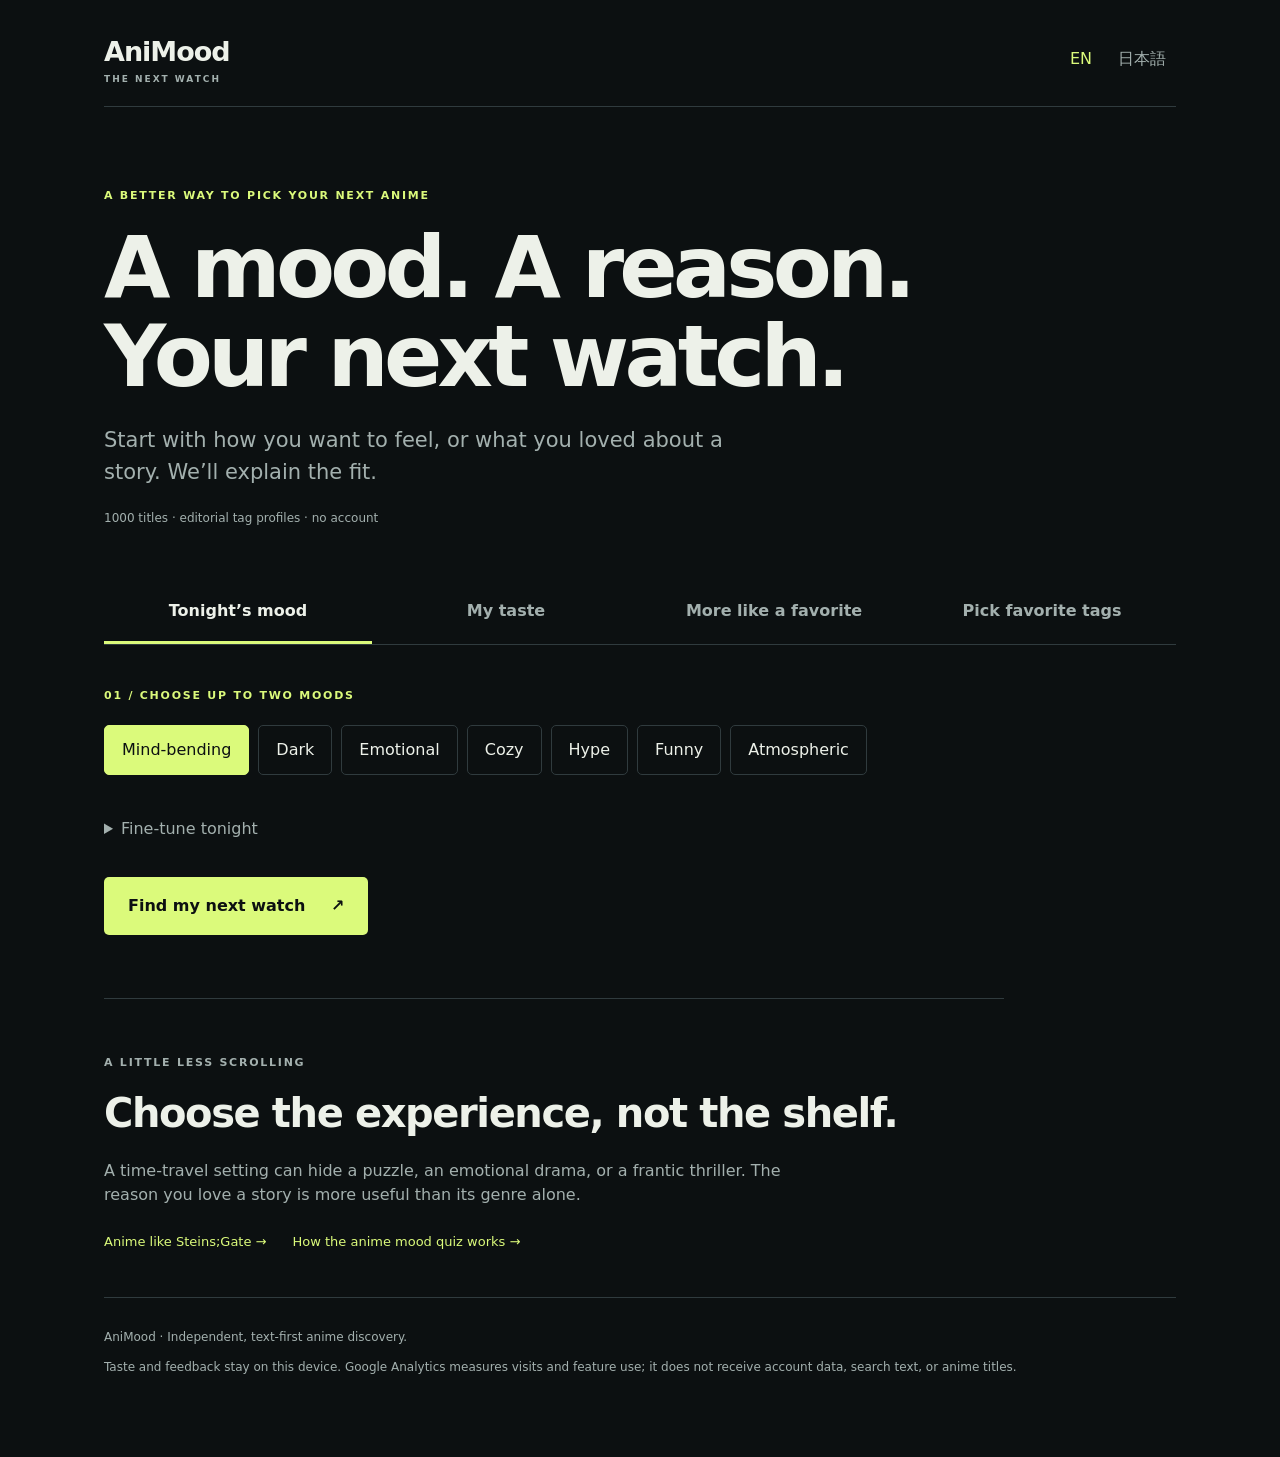
==== commit 122161a2: "Add tag-based discovery and privacy-safe GA4" ====
--- a/index.html
+++ b/index.html
@@ -1,135 +1,157 @@
-<!doctype html>
-<html lang="en">
-  <!--
-    編集ガイド
-    ・このファイル：ページの構造
-    ・assets/style.css：色・文字サイズ・配置
-    ・assets/app.js：英語／日本語の表示文言と画面の操作
-    ・data-i がある要素の文言は、JavaScriptで言語別の文言に置き換わります。
-    ・id、class、data-* は動作や見た目に使うため、変更時は対応するコードも確認します。
-    ・PC側で保存するとローカルプレビューが自動更新されます。
-  -->
-
-  <!-- ページの基本設定：タブのタイトル・検索向け説明・CSSの読み込み -->
-  <head>
-    <meta charset="utf-8">
-    <meta name="viewport" content="width=device-width,initial-scale=1">
-    <title>AniMood — What should I watch tonight?</title>
+<!doctype html>
+<html lang="en">
+  <!--
+    編集ガイド
+    ・このファイル：ページの構造
+    ・assets/style.css：色・文字サイズ・配置
+    ・assets/app.js：英語／日本語の表示文言と画面の操作
+    ・data-i がある要素の文言は、JavaScriptで言語別の文言に置き換わります。
+    ・id、class、data-* は動作や見た目に使うため、変更時は対応するコードも確認します。
+    ・PC側で保存するとローカルプレビューが自動更新されます。
+  -->
+
+  <!-- ページの基本設定：タブのタイトル・検索向け説明・CSSの読み込み -->
+  <head>
+    <meta charset="utf-8">
+    <meta name="viewport" content="width=device-width,initial-scale=1">
+    <title>AniMood — What should I watch tonight?</title>
     <meta name="description" content="Choose an anime by the mood and story experience you want. Explore a growing catalog with clear reasons and content notes.">
-    <link rel="canonical" href="https://animood.pages.dev/">
-    <link rel="stylesheet" href="/assets/style.css">
-  </head>
-  <body>
-    <main>
-
-      <!-- ページ上部：サイト名と言語切り替え -->
-      <header class="nav">
-        <a class="brand" href="/">AniMood<span>THE NEXT WATCH</span></a>
-        <nav class="languages" aria-label="Language">
-          <button data-lang="en">EN</button>
-          <button data-lang="ja">日本語</button>
-        </nav>
-      </header>
-
-      <!-- メイン見出しと紹介文 -->
-      <section class="hero">
-        <p class="eyebrow" data-i="eyebrow">A BETTER WAY TO PICK YOUR NEXT ANIME</p>
-        <h1 data-i="headline">A mood. A reason.<br>Your next watch.</h1>
-        <p class="sub" data-i="intro">Start with how you want to feel, or what you loved about a story. We’ll explain the fit.</p>
-        <p class="catalog" id="catalog" role="status">Loading the catalog…</p>
-      </section>
-
-      <!-- 探し方の切り替え：今の気分／好み／好きな作品 -->
-      <nav class="routes" aria-label="Discovery route">
-        <button data-mode="mood" data-i="modeMood">Tonight’s mood</button>
-        <button data-mode="taste" data-i="modeTaste">My taste</button>
-        <button data-mode="like" data-i="modeLike">More like a favorite</button>
-      </nav>
-
-      <!-- 診断の入力エリア -->
-      <section id="picker" class="picker" aria-label="Find your next anime">
-
-        <!-- 今の気分から探す（選択ボタンはJavaScriptで生成） -->
-        <div id="moodPanel">
-          <p class="eyebrow" data-i="moodLabel">01 / CHOOSE UP TO TWO MOODS</p>
-          <div id="moods" class="chips"></div>
-        </div>
-
-        <!-- 好みから探す -->
-        <div id="tastePanel" hidden>
-          <p class="eyebrow" data-i="tasteLabel">WHAT KEEPS YOU WATCHING? PICK UP TO THREE.</p>
-          <p data-i="tasteHelp" class="hint">Your choices stay on this device. No account needed.</p>
-          <div id="tastes" class="chips"></div>
-          <button class="text-button" id="clearTaste" data-i="clearTaste">Clear saved taste</button>
-        </div>
-
-        <!-- 好きな作品から探す -->
-        <div id="likePanel" hidden>
-          <label for="favorite" data-i="favoriteLabel">Start with a story you loved</label>
-          <select id="favorite"></select>
-          <p class="like-question" id="likeQuestion"></p>
-          <div id="reasons" class="chips"></div>
-        </div>
-
-        <!-- 追加条件：テンポ・話数・避けたい要素 -->
-        <details id="preferences">
-          <summary data-i="preferences">Fine-tune tonight</summary>
-          <div class="control-grid">
-            <div>
-              <label for="pace" data-i="pace">Pacing</label>
-              <select id="pace">
-                <option value="any" data-i="paceAny">Any pace</option>
-                <option value="fast" data-i="paceFast">Keep it moving</option>
-                <option value="slow" data-i="paceSlow">Let it build</option>
-              </select>
-            </div>
-            <label class="check">
-              <input type="checkbox" id="shortOnly">
-              <span data-i="shortOnly">Up to 12 episodes (known lengths only)</span>
-            </label>
-          </div>
-          <p class="eyebrow" data-i="avoid">LEAVE THESE OUT</p>
-          <div id="filters" class="chips"></div>
-          <p class="hint" data-i="filterHint">Filters use recorded tags. Missing flags don’t guarantee content is absent. Finished-only checks require known status.</p>
-        </details>
-
-        <!-- 診断を実行するボタンと案内メッセージ -->
-        <button id="go" class="cta" disabled data-i="go">Find my next watch <span>↗</span></button>
-        <p id="message" role="status" class="hint"></p>
-      </section>
-
-      <!-- 推薦結果（作品カードはJavaScriptで生成） -->
-      <section id="results" hidden>
-        <div class="sectionHead">
-          <p class="eyebrow" data-i="yourPicks">YOUR NEXT WATCH</p>
-          <h2 data-i="resultsTitle">Three stories. Different reasons.</h2>
-          <p class="hint" data-i="matchHelp">AniMood Match reflects tag evidence, not a review score or a probability.</p>
-        </div>
-        <div id="cards"></div>
-        <button id="share" class="text-button" data-i="share">Copy this discovery link</button>
-        <p id="shareStatus" role="status"></p>
-      </section>
-
-      <!-- サービスの説明と関連ページへのリンク -->
-      <section id="guide" class="guide">
-        <p class="eyebrow" data-i="guideLabel">A LITTLE LESS SCROLLING</p>
-        <h2 data-i="guideTitle">Choose the experience, not the shelf.</h2>
-        <p data-i="guideText">A time-travel setting can hide a puzzle, an emotional drama, or a frantic thriller. The reason you love a story is more useful than its genre alone.</p>
-        <div class="guide-links">
-          <a href="/anime-like-steins-gate/">Anime like Steins;Gate →</a>
-          <a href="/anime-recommendation-quiz/">How the anime mood quiz works →</a>
-        </div>
-      </section>
-
-      <!-- ページ下部：サービス紹介とプライバシーの説明 -->
-      <footer>
-        <span>AniMood · <span data-i="footer">Independent, text-first anime discovery.</span></span>
-        <p data-i="privacy">Taste and feedback are stored on this device. No account or external tracking is required.</p>
-      </footer>
-    </main>
-
-    <!-- JavaScriptの読み込み：推薦ロジック → 画面の操作 -->
-    <script src="/assets/engine.js"></script>
-    <script src="/assets/app.js"></script>
-  </body>
-</html>
+    <link rel="canonical" href="https://animood.pages.dev/">
+
+    <!-- Google Analytics：作品名・検索文字・共有URLの条件は送らない設定 -->
+    <script async src="https://www.googletagmanager.com/gtag/js?id=G-VMBE5RM50C"></script>
+    <script>
+      window.dataLayer = window.dataLayer || [];
+      function gtag(){dataLayer.push(arguments);}
+      gtag("js", new Date());
+      // page_view は assets/app.js 側で、URLの「?以降」を除いて送る。
+      gtag("config", "G-VMBE5RM50C", { send_page_view: false });
+    </script>
+
+    <link rel="stylesheet" href="/assets/style.css">
+  </head>
+  <body>
+    <main>
+
+      <!-- ページ上部：サイト名と言語切り替え -->
+      <header class="nav">
+        <a class="brand" href="/">AniMood<span>THE NEXT WATCH</span></a>
+        <nav class="languages" aria-label="Language">
+          <button data-lang="en">EN</button>
+          <button data-lang="ja">日本語</button>
+        </nav>
+      </header>
+
+      <!-- メイン見出しと紹介文 -->
+      <section class="hero">
+        <p class="eyebrow" data-i="eyebrow">A BETTER WAY TO PICK YOUR NEXT ANIME</p>
+        <h1 data-i="headline">A mood. A reason.<br>Your next watch.</h1>
+        <p class="sub" data-i="intro">Start with how you want to feel, or what you loved about a story. We’ll explain the fit.</p>
+        <p class="catalog" id="catalog" role="status">Loading the catalog…</p>
+      </section>
+
+      <!-- 探し方の切り替え：今の気分／いつもの好み／好きな作品から／好きなタグから -->
+      <nav class="routes" aria-label="Discovery route">
+        <button data-mode="mood" data-i="modeMood">Tonight’s mood</button><!--今の気分-->
+        <button data-mode="taste" data-i="modeTaste">My taste</button><!--いつもの好み-->
+        <button data-mode="like" data-i="modeLike">More like a favorite</button><!--好きな作品から-->
+        <button data-mode="tags" data-i="modetags">Pick favorite tags</button><!--好きなタグから-->
+      </nav>
+
+      <!-- 診断の入力エリア -->
+      <section id="picker" class="picker" aria-label="Find your next anime">
+
+        <!-- 今の気分から探す（選択ボタンはJavaScriptで生成） -->
+        <div id="moodPanel">
+          <p class="eyebrow" data-i="moodLabel">01 / CHOOSE UP TO TWO MOODS</p>
+          <div id="moods" class="chips"></div>
+        </div>
+
+        <!-- いつもの好みから探す -->
+        <div id="tastePanel" hidden>
+          <p class="eyebrow" data-i="tasteLabel">WHAT KEEPS YOU WATCHING? PICK UP TO THREE.</p>
+          <p data-i="tasteHelp" class="hint">Your choices stay on this device. No account needed.</p>
+          <div id="tastes" class="chips"></div>
+          <button class="text-button" id="clearTaste" data-i="clearTaste">Clear saved taste</button>
+        </div>
+
+        <!-- 好きな作品から探す -->
+        <div id="likePanel" hidden>
+          <label for="favorite" data-i="favoriteLabel">Start with a story you loved</label>
+          <input id="favorite" type="search" autocomplete="off" spellcheck="false">
+          <p class="hint" id="favoriteHelp" data-i="favoriteHelp">Type a title to narrow the choices.</p>
+          <div id="favoriteMatches" class="favorite-matches" role="listbox" aria-label="Anime title matches"></div>
+          <p class="like-question" id="likeQuestion"></p>
+          <div id="reasons" class="chips"></div>
+        </div>
+
+        <!--好きなタグから探す-->
+        <div id="tagPanel" hidden>
+         <p class="eyebrow" data-i="tagLabel">PICK UP TO THREE TAGS</p>
+         <p class="hint" data-i="tagHelp">Choose what you want to experience.</p>
+         <div id="tagChoices" class="chips"></div>
+        </div>
+
+
+        <!-- 追加条件：テンポ・話数・避けたい要素 -->
+        <details id="preferences">
+          <summary data-i="preferences">Fine-tune tonight</summary>
+          <div class="control-grid">
+            <div>
+              <label for="pace" data-i="pace">Pacing</label>
+              <select id="pace">
+                <option value="any" data-i="paceAny">Any pace</option>
+                <option value="fast" data-i="paceFast">Keep it moving</option>
+                <option value="slow" data-i="paceSlow">Let it build</option>
+              </select>
+            </div>
+            <label class="check">
+              <input type="checkbox" id="shortOnly">
+              <span data-i="shortOnly">Up to 12 episodes (known lengths only)</span>
+            </label>
+          </div>
+          <p class="eyebrow" data-i="avoid">LEAVE THESE OUT</p>
+          <div id="filters" class="chips"></div>
+          <p class="hint" data-i="filterHint">Filters use recorded tags. Missing flags don’t guarantee content is absent. Finished-only checks require known status.</p>
+        </details>
+
+        <!-- 診断を実行するボタンと案内メッセージ -->
+        <button id="go" class="cta" disabled data-i="go">Find my next watch <span>↗</span></button>
+        <p id="message" role="status" class="hint"></p>
+      </section>
+
+      <!-- 推薦結果（作品カードはJavaScriptで生成） -->
+      <section id="results" hidden>
+        <div class="sectionHead">
+          <p class="eyebrow" data-i="yourPicks">YOUR NEXT WATCH</p>
+          <h2 data-i="resultsTitle">Three stories. Different reasons.</h2>
+          <p class="hint" data-i="matchHelp">AniMood Match reflects tag evidence, not a review score or a probability.</p>
+        </div>
+        <div id="cards"></div>
+        <button id="share" class="text-button" data-i="share">Copy this discovery link</button>
+        <p id="shareStatus" role="status"></p>
+      </section>
+
+      <!-- サービスの説明と関連ページへのリンク -->
+      <section id="guide" class="guide">
+        <p class="eyebrow" data-i="guideLabel">A LITTLE LESS SCROLLING</p>
+        <h2 data-i="guideTitle">Choose the experience, not the shelf.</h2>
+        <p data-i="guideText">A time-travel setting can hide a puzzle, an emotional drama, or a frantic thriller. The reason you love a story is more useful than its genre alone.</p>
+        <div class="guide-links">
+          <a href="/anime-like-steins-gate/">Anime like Steins;Gate →</a>
+          <a href="/anime-recommendation-quiz/">How the anime mood quiz works →</a>
+        </div>
+      </section>
+
+      <!-- ページ下部：サービス紹介とプライバシーの説明 -->
+      <footer>
+        <span>AniMood · <span data-i="footer">Independent, text-first anime discovery.</span></span>
+        <p data-i="privacy">Taste and feedback stay on this device. Google Analytics measures visits and feature use; it does not receive account data, search text, or anime titles.</p>
+      </footer>
+    </main>
+
+    <!-- JavaScriptの読み込み：推薦ロジック → 画面の操作 -->
+    <script src="/assets/engine.js"></script>
+    <script src="/assets/app.js"></script>
+  </body>
+</html>
--- a/assets/style.css
+++ b/assets/style.css
@@ -1 +1,454 @@
-:root{--bg:#0c1011;--panel:#151b1d;--line:#303b3e;--text:#edf1e9;--muted:#a3b0ae;--accent:#dbfa7b;--soft:#222d2f}*{box-sizing:border-box}body{margin:0;background:var(--bg);color:var(--text);font-family:Inter,system-ui,-apple-system,"Segoe UI",sans-serif;line-height:1.5}main{max-width:1120px;margin:auto;padding:24px}a{color:inherit;text-decoration:none}button,input,select{font:inherit}button{cursor:pointer}button:disabled{opacity:.5;cursor:wait}button:focus-visible,a:focus-visible,select:focus-visible,summary:focus-visible{outline:3px solid var(--accent);outline-offset:4px}[hidden]{display:none!important}.nav{display:flex;justify-content:space-between;align-items:center;border-bottom:1px solid var(--line);padding:8px 0 20px}.brand{font-size:27px;font-weight:850;letter-spacing:-1px}.brand span{display:block;font-size:9px;letter-spacing:2px;color:var(--muted)}.languages{display:flex;gap:6px}.languages button,.text-button{border:0;background:transparent;color:var(--muted);padding:10px}.languages button[aria-pressed=true]{color:var(--accent)}.hero{padding:70px 0 42px;max-width:860px}.eyebrow{font-size:11px;letter-spacing:.16em;color:var(--accent);font-weight:750}.hero h1{font-size:clamp(46px,7.5vw,86px);line-height:1.04;letter-spacing:-.055em;margin:18px 0 24px}.sub{font-size:21px;color:var(--muted);max-width:650px}.catalog{font-size:12px;color:var(--muted)}.routes{display:flex;gap:0;border-bottom:1px solid var(--line)}.routes button{flex:1;border:0;border-bottom:3px solid transparent;background:transparent;color:var(--muted);padding:18px 8px;font-weight:650}.routes button[aria-pressed=true]{border-color:var(--accent);color:var(--text)}.picker{padding:32px 0 50px}.chips{display:flex;gap:9px;flex-wrap:wrap;margin:20px 0 28px}.chip{background:transparent;border:1px solid var(--line);color:var(--text);padding:12px 17px;border-radius:5px}.chip[aria-pressed=true]{background:var(--accent);border-color:var(--accent);color:var(--bg)}.cta{margin-top:22px;background:var(--accent);color:var(--bg);border:0;border-radius:5px;padding:17px 24px;font-weight:800;min-width:230px}.cta span{padding-left:20px}label{display:block;color:var(--muted);font-size:14px}select{margin:10px 0;background:var(--panel);color:var(--text);border:1px solid var(--line);border-radius:4px;padding:13px;width:100%;max-width:540px}.like-question{font-size:23px}.hint{font-size:13px;color:var(--muted);max-width:720px}summary{cursor:pointer;color:var(--muted);padding:14px 0}.control-grid{display:grid;grid-template-columns:1fr 1fr;align-items:center;gap:25px}.check{display:flex;gap:10px}input[type=checkbox]{accent-color:var(--accent)}#results{border-top:1px solid var(--line);padding:42px 0}.sectionHead h2,.guide h2{font-size:clamp(27px,4vw,40px);letter-spacing:-.035em;margin:12px 0}.result-row{border-top:1px solid var(--line);padding:32px 0;display:grid;grid-template-columns:75px 1fr;gap:22px}.rank{font-size:44px;color:#6f817e;font-weight:750}.titleRow{display:flex;align-items:baseline;gap:16px;flex-wrap:wrap}.titleRow h3{font-size:29px;letter-spacing:-.035em;margin:0}.match{color:var(--accent);font-size:12px;white-space:nowrap}.metadata{color:var(--muted);font-size:12px}.tags{display:flex;flex-wrap:wrap;gap:6px;margin:16px 0}.tag{font-size:11px;color:#b9c6c2;border:1px solid var(--line);padding:5px 8px;border-radius:3px}.explanation{display:grid;grid-template-columns:1.1fr 1fr;gap:26px}.explanation h4,.fingerprint h4{font-size:11px;color:var(--muted);letter-spacing:.08em;text-transform:uppercase;margin:16px 0 10px}.explanation p{margin:0;line-height:1.65}.fingerprint{margin:20px 0}.finger-grid{display:grid;grid-template-columns:repeat(9,1fr);gap:9px}.bar{height:40px;background:var(--soft);display:flex;align-items:flex-end}.bar i{display:block;width:100%;background:var(--accent);opacity:.7}.trait{font-size:10px;color:var(--muted);margin-top:5px;overflow-wrap:anywhere}.editor{border-left:2px solid var(--accent);padding:2px 18px;margin:22px 0}.actions{display:flex;gap:10px;align-items:center;flex-wrap:wrap}.actions button{background:transparent;border:1px solid var(--line);color:var(--muted);padding:9px 12px;font-size:12px;border-radius:4px}.actions button[aria-pressed=true]{color:var(--accent);border-color:var(--accent)}.actions a{font-size:12px;text-decoration:underline;text-underline-offset:4px}.guide{padding:45px 0;border-top:1px solid var(--line);max-width:900px}.guide p{color:var(--muted);max-width:720px}.guide-links{display:flex;gap:26px;flex-wrap:wrap;font-size:13px;color:var(--accent);margin-top:25px}footer{border-top:1px solid var(--line);padding:30px 0 45px;font-size:12px;color:var(--muted)}html[lang=ja] .hero h1{line-height:1.3;font-size:clamp(38px,6vw,68px);letter-spacing:-.03em}.seo-content{max-width:760px}.seo-content li{margin:12px 0}@media(max-width:700px){main{padding:18px}.hero{padding:48px 0 25px}.hero h1{font-size:52px}.sub{font-size:17px}.routes button{font-size:12px;padding:15px 6px}.result-row{grid-template-columns:1fr;gap:8px}.rank{font-size:24px}.explanation,.control-grid{grid-template-columns:1fr;gap:6px}.finger-grid{grid-template-columns:repeat(3,1fr)}.chip{font-size:14px;padding:10px 12px}.titleRow h3{font-size:25px}.cta{width:100%}.result-row,.guide{overflow-wrap:anywhere}}@media(prefers-reduced-motion:reduce){*{scroll-behavior:auto!important}}
+/* 01 共通色：bg 背景 / panel 面 / line 境界線 / text 本文 / muted 補助文字 / accent 強調色。ルールの順序は維持する */
+:root {
+  --bg: #0c1011;
+  --panel: #151b1d;
+  --line: #303b3e;
+  --text: #edf1e9;
+  --muted: #a3b0ae;
+  --accent: #dbfa7b;
+  --soft: #222d2f;
+}
+/* 02 全体の基本設定とキーボード操作時の目印 */
+* {
+  box-sizing: border-box;
+}
+body {
+  margin: 0;
+  background: var(--bg);
+  color: var(--text);
+  font-family:
+    Inter,
+    system-ui,
+    -apple-system,
+    "Segoe UI",
+    sans-serif;
+  line-height: 1.5;
+}
+main {
+  max-width: 1120px;
+  margin: auto;
+  padding: 24px;
+}
+a {
+  color: inherit;
+  text-decoration: none;
+}
+button,
+input,
+select {
+  font: inherit;
+}
+button {
+  cursor: pointer;
+}
+button:disabled {
+  opacity: 0.5;
+  cursor: wait;
+}
+button:focus-visible,
+a:focus-visible,
+select:focus-visible,
+summary:focus-visible {
+  outline: 3px solid var(--accent);
+  outline-offset: 4px;
+}
+[hidden] {
+  display: none !important;
+}
+/* 03 ページ上部：ブランド名と言語ボタン */
+.nav {
+  display: flex;
+  justify-content: space-between;
+  align-items: center;
+  border-bottom: 1px solid var(--line);
+  padding: 8px 0 20px;
+}
+.brand {
+  font-size: 27px;
+  font-weight: 850;
+  letter-spacing: -1px;
+}
+.brand span {
+  display: block;
+  font-size: 9px;
+  letter-spacing: 2px;
+  color: var(--muted);
+}
+.languages {
+  display: flex;
+  gap: 6px;
+}
+.languages button,
+.text-button {
+  border: 0;
+  background: transparent;
+  color: var(--muted);
+  padding: 10px;
+}
+.languages button[aria-pressed="true"] {
+  color: var(--accent);
+}
+/* 04 メイン見出しと紹介文。日本語・スマホの指定は下にもある */
+.hero {
+  padding: 70px 0 42px;
+  max-width: 860px;
+}
+.eyebrow {
+  font-size: 11px;
+  letter-spacing: 0.16em;
+  color: var(--accent);
+  font-weight: 750;
+}
+.hero h1 {
+  font-size: clamp(46px, 7.5vw, 86px);
+  line-height: 1.04;
+  letter-spacing: -0.055em;
+  margin: 18px 0 24px;
+}
+.sub {
+  font-size: 21px;
+  color: var(--muted);
+  max-width: 650px;
+}
+.catalog {
+  font-size: 12px;
+  color: var(--muted);
+}
+/* 05 探し方のタブ */
+.routes {
+  display: flex;
+  gap: 0;
+  border-bottom: 1px solid var(--line);
+}
+.routes button {
+  flex: 1;
+  border: 0;
+  border-bottom: 3px solid transparent;
+  background: transparent;
+  color: var(--muted);
+  padding: 18px 8px;
+  font-weight: 650;
+}
+.routes button[aria-pressed="true"] {
+  border-color: var(--accent);
+  color: var(--text);
+}
+/* 06 選択エリアと診断ボタン */
+.picker {
+  padding: 32px 0 50px;
+}
+.chips {
+  display: flex;
+  gap: 9px;
+  flex-wrap: wrap;
+  margin: 20px 0 28px;
+}
+.chip {
+  background: transparent;
+  border: 1px solid var(--line);
+  color: var(--text);
+  padding: 12px 17px;
+  border-radius: 5px;
+}
+.chip[aria-pressed="true"] {
+  background: var(--accent);
+  border-color: var(--accent);
+  color: var(--bg);
+}
+.cta {
+  margin-top: 22px;
+  background: var(--accent);
+  color: var(--bg);
+  border: 0;
+  border-radius: 5px;
+  padding: 17px 24px;
+  font-weight: 800;
+  min-width: 230px;
+}
+.cta span {
+  padding-left: 20px;
+}
+/* 07 入力欄・追加条件・補助文 */
+label {
+  display: block;
+  color: var(--muted);
+  font-size: 14px;
+}
+select,
+input[type="search"] {
+  margin: 10px 0;
+  background: var(--panel);
+  color: var(--text);
+  border: 1px solid var(--line);
+  border-radius: 4px;
+  padding: 13px;
+  width: 100%;
+  max-width: 540px;
+}
+.favorite-matches {
+  display: grid;
+  gap: 6px;
+  max-width: 540px;
+  margin: 0 0 14px;
+}
+.favorite-match {
+  width: 100%;
+  padding: 10px 13px;
+  text-align: left;
+  background: var(--panel);
+  color: var(--text);
+  border: 1px solid var(--line);
+  border-radius: 8px;
+}
+.favorite-match:hover,
+.favorite-match:focus-visible,
+.favorite-match.is-selected {
+  border-color: var(--accent);
+  background: color-mix(in srgb, var(--accent) 12%, var(--panel));
+}
+.like-question {
+  font-size: 23px;
+}
+.hint {
+  font-size: 13px;
+  color: var(--muted);
+  max-width: 720px;
+}
+summary {
+  cursor: pointer;
+  color: var(--muted);
+  padding: 14px 0;
+}
+.control-grid {
+  display: grid;
+  grid-template-columns: 1fr 1fr;
+  align-items: center;
+  gap: 25px;
+}
+.check {
+  display: flex;
+  gap: 10px;
+}
+input[type="checkbox"] {
+  accent-color: var(--accent);
+}
+/* 08 推薦結果：番号・作品名・タグ・説明 */
+#results {
+  border-top: 1px solid var(--line);
+  padding: 42px 0;
+}
+.sectionHead h2,
+.guide h2 {
+  font-size: clamp(27px, 4vw, 40px);
+  letter-spacing: -0.035em;
+  margin: 12px 0;
+}
+.result-row {
+  border-top: 1px solid var(--line);
+  padding: 32px 0;
+  display: grid;
+  grid-template-columns: 75px 1fr;
+  gap: 22px;
+}
+.rank {
+  font-size: 44px;
+  color: #6f817e;
+  font-weight: 750;
+}
+.titleRow {
+  display: flex;
+  align-items: baseline;
+  gap: 16px;
+  flex-wrap: wrap;
+}
+.titleRow h3 {
+  font-size: 29px;
+  letter-spacing: -0.035em;
+  margin: 0;
+}
+.match {
+  color: var(--accent);
+  font-size: 12px;
+  white-space: nowrap;
+}
+.metadata {
+  color: var(--muted);
+  font-size: 12px;
+}
+.tags {
+  display: flex;
+  flex-wrap: wrap;
+  gap: 6px;
+  margin: 16px 0;
+}
+.tag {
+  font-size: 11px;
+  color: #b9c6c2;
+  border: 1px solid var(--line);
+  padding: 5px 8px;
+  border-radius: 3px;
+}
+.explanation {
+  display: grid;
+  grid-template-columns: 1.1fr 1fr;
+  gap: 26px;
+}
+.explanation h4,
+.fingerprint h4 {
+  font-size: 11px;
+  color: var(--muted);
+  letter-spacing: 0.08em;
+  text-transform: uppercase;
+  margin: 16px 0 10px;
+}
+.explanation p {
+  margin: 0;
+  line-height: 1.65;
+}
+/* 09 特徴グラフ。好みの軸を増やす場合は列数も確認 */
+.fingerprint {
+  margin: 20px 0;
+}
+.finger-grid {
+  display: grid;
+  grid-template-columns: repeat(9, 1fr);
+  gap: 9px;
+}
+.bar {
+  height: 40px;
+  background: var(--soft);
+  display: flex;
+  align-items: flex-end;
+}
+.bar i {
+  display: block;
+  width: 100%;
+  background: var(--accent);
+  opacity: 0.7;
+}
+.trait {
+  font-size: 10px;
+  color: var(--muted);
+  margin-top: 5px;
+  overflow-wrap: anywhere;
+}
+/* 10 管理人の見解と結果の操作ボタン */
+.editor {
+  border-left: 2px solid var(--accent);
+  padding: 2px 18px;
+  margin: 22px 0;
+}
+.actions {
+  display: flex;
+  gap: 10px;
+  align-items: center;
+  flex-wrap: wrap;
+}
+.actions button {
+  background: transparent;
+  border: 1px solid var(--line);
+  color: var(--muted);
+  padding: 9px 12px;
+  font-size: 12px;
+  border-radius: 4px;
+}
+.actions button[aria-pressed="true"] {
+  color: var(--accent);
+  border-color: var(--accent);
+}
+.actions a {
+  font-size: 12px;
+  text-decoration: underline;
+  text-underline-offset: 4px;
+}
+/* 11 サービスの説明とページ下部 */
+.guide {
+  padding: 45px 0;
+  border-top: 1px solid var(--line);
+  max-width: 900px;
+}
+.guide p {
+  color: var(--muted);
+  max-width: 720px;
+}
+.guide-links {
+  display: flex;
+  gap: 26px;
+  flex-wrap: wrap;
+  font-size: 13px;
+  color: var(--accent);
+  margin-top: 25px;
+}
+footer {
+  border-top: 1px solid var(--line);
+  padding: 30px 0 45px;
+  font-size: 12px;
+  color: var(--muted);
+}
+/* 12 日本語の大見出し。英語用指定より優先される */
+html[lang="ja"] .hero h1 {
+  line-height: 1.3;
+  font-size: clamp(38px, 6vw, 68px);
+  letter-spacing: -0.03em;
+}
+/* 13 案内ページの本文 */
+.seo-content {
+  max-width: 760px;
+}
+.seo-content li {
+  margin: 12px 0;
+}
+/* 14 幅700px以下の画面用。スマホだけの調整はこの中 */
+@media (max-width: 700px) {
+  main {
+    padding: 18px;
+  }
+  .hero {
+    padding: 48px 0 25px;
+  }
+  .hero h1 {
+    font-size: 52px;
+  }
+  .sub {
+    font-size: 17px;
+  }
+  .routes button {
+    font-size: 12px;
+    padding: 15px 6px;
+  }
+  .result-row {
+    grid-template-columns: 1fr;
+    gap: 8px;
+  }
+  .rank {
+    font-size: 24px;
+  }
+  .explanation,
+  .control-grid {
+    grid-template-columns: 1fr;
+    gap: 6px;
+  }
+  .finger-grid {
+    grid-template-columns: repeat(3, 1fr);
+  }
+  .chip {
+    font-size: 14px;
+    padding: 10px 12px;
+  }
+  .titleRow h3 {
+    font-size: 25px;
+  }
+  .cta {
+    width: 100%;
+  }
+  .result-row,
+  .guide {
+    overflow-wrap: anywhere;
+  }
+}
+/* 15 動きを抑える端末設定への対応 */
+@media (prefers-reduced-motion: reduce) {
+  * {
+    scroll-behavior: auto !important;
+  }
+}
